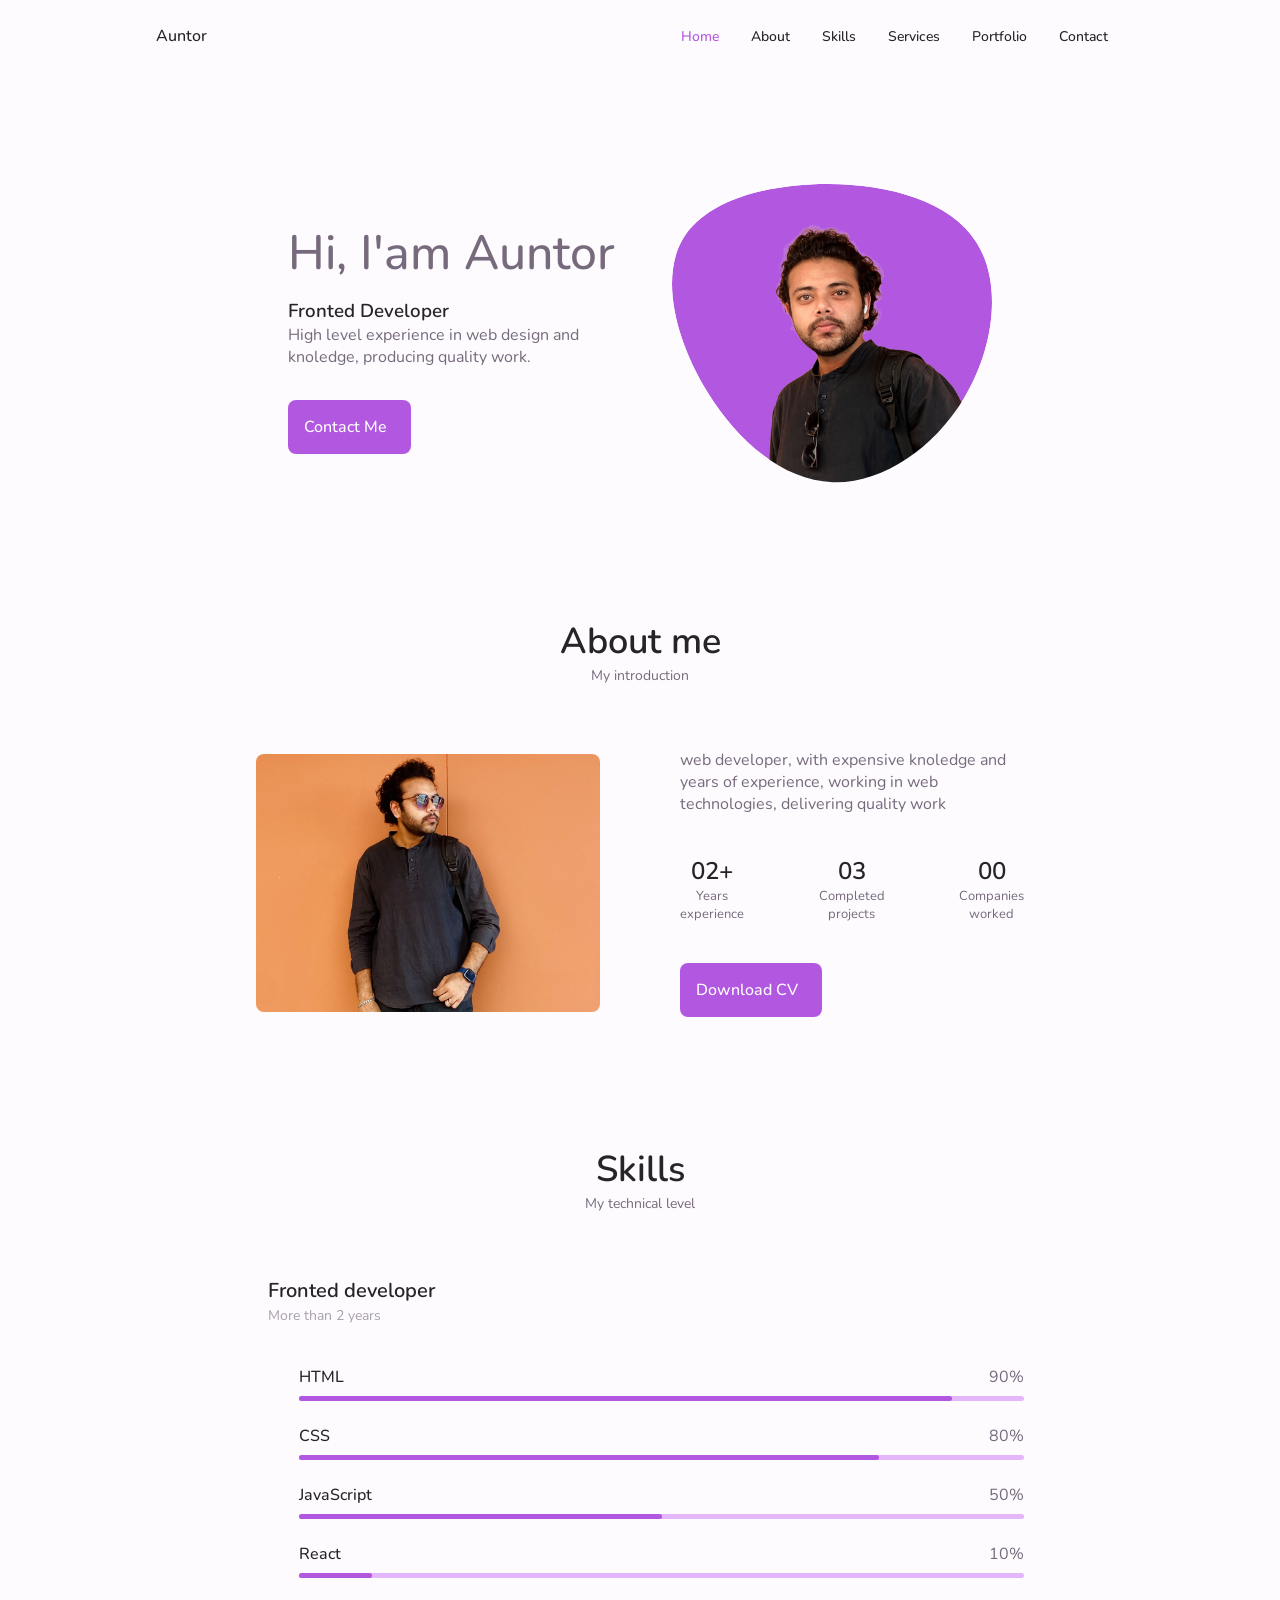
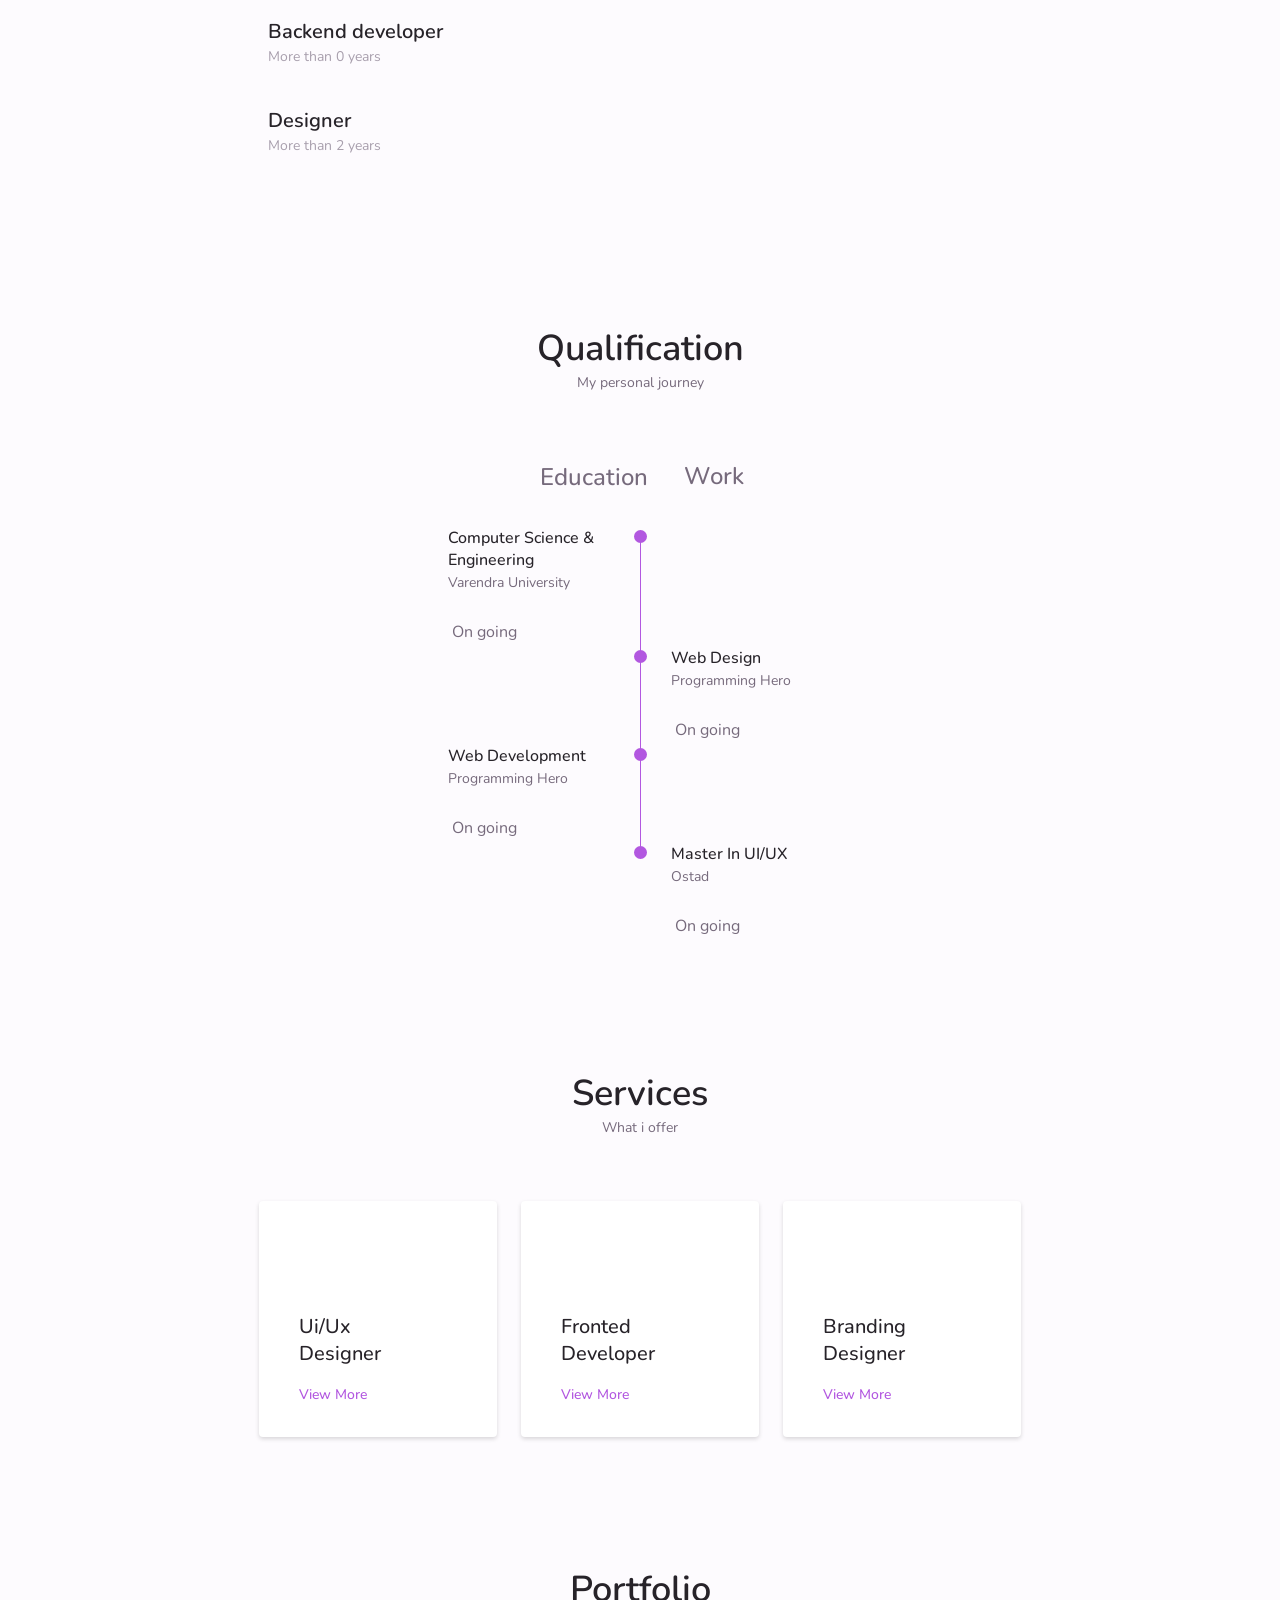
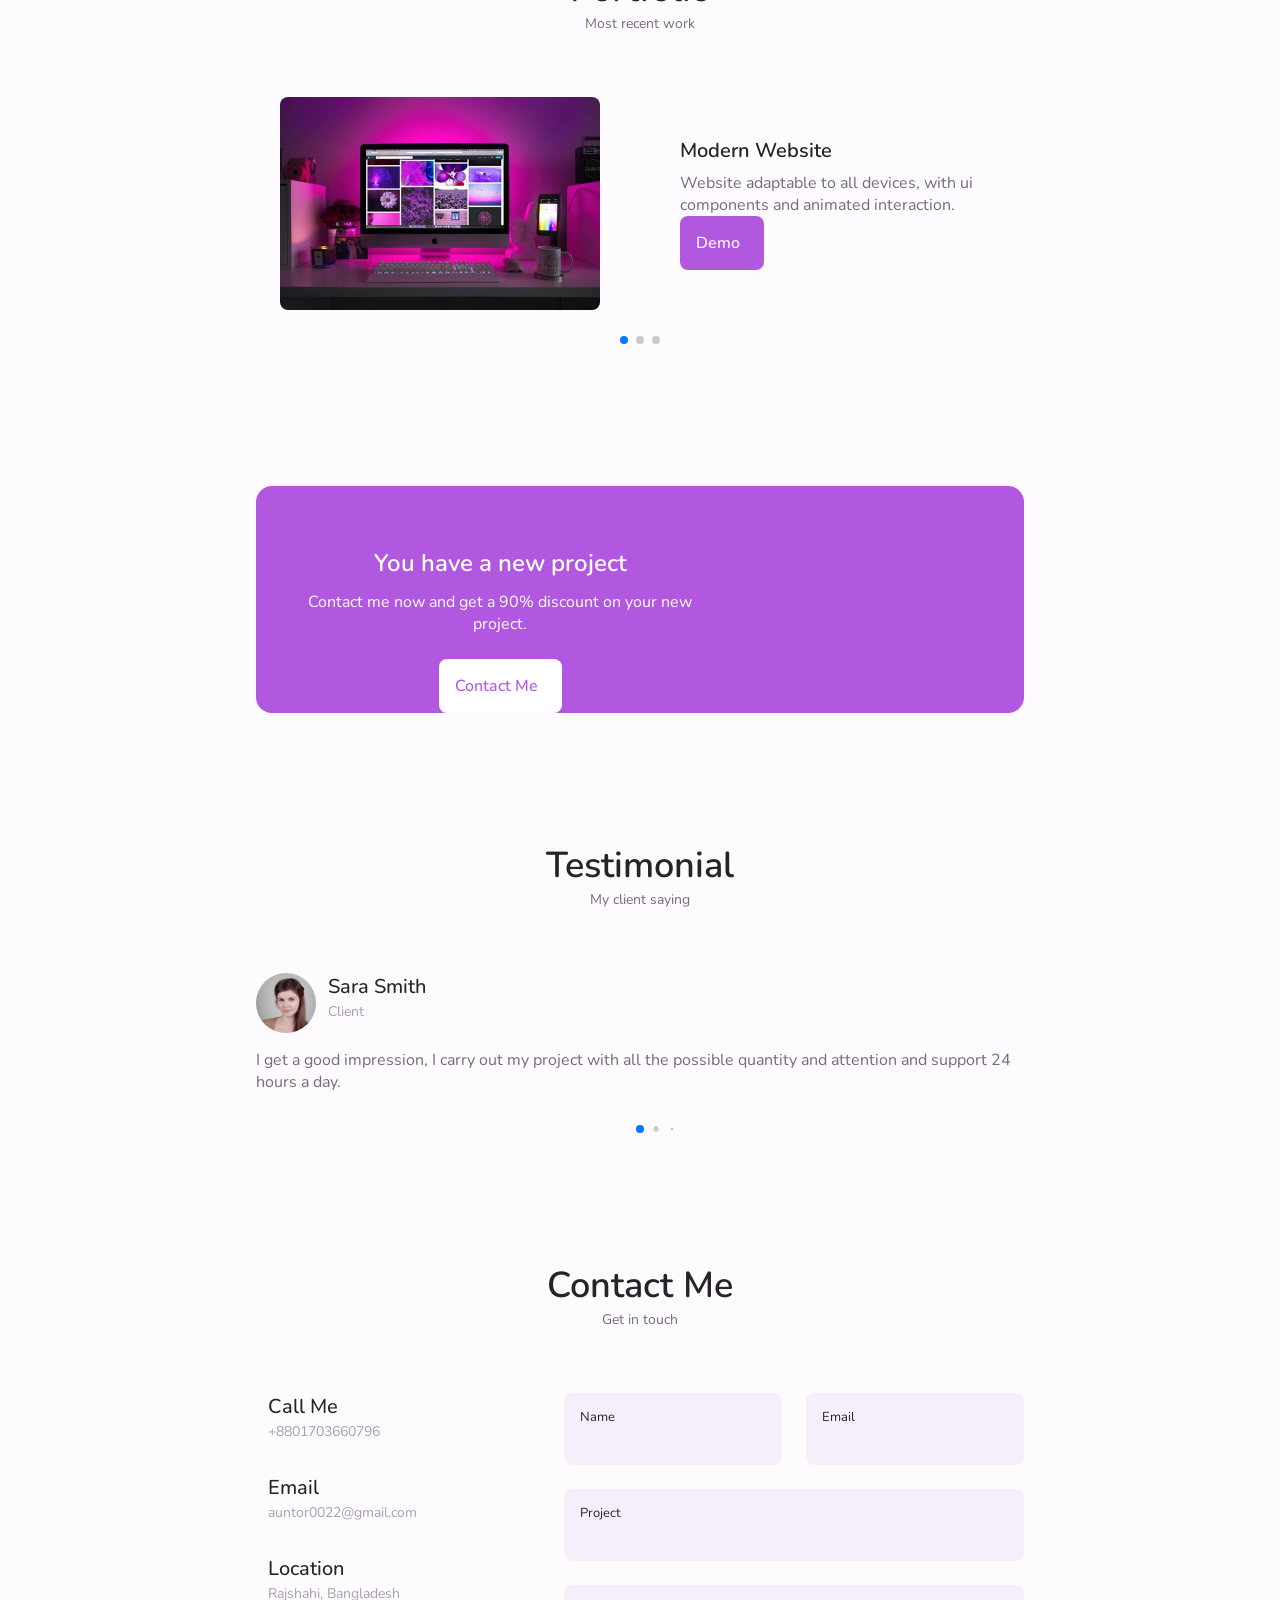
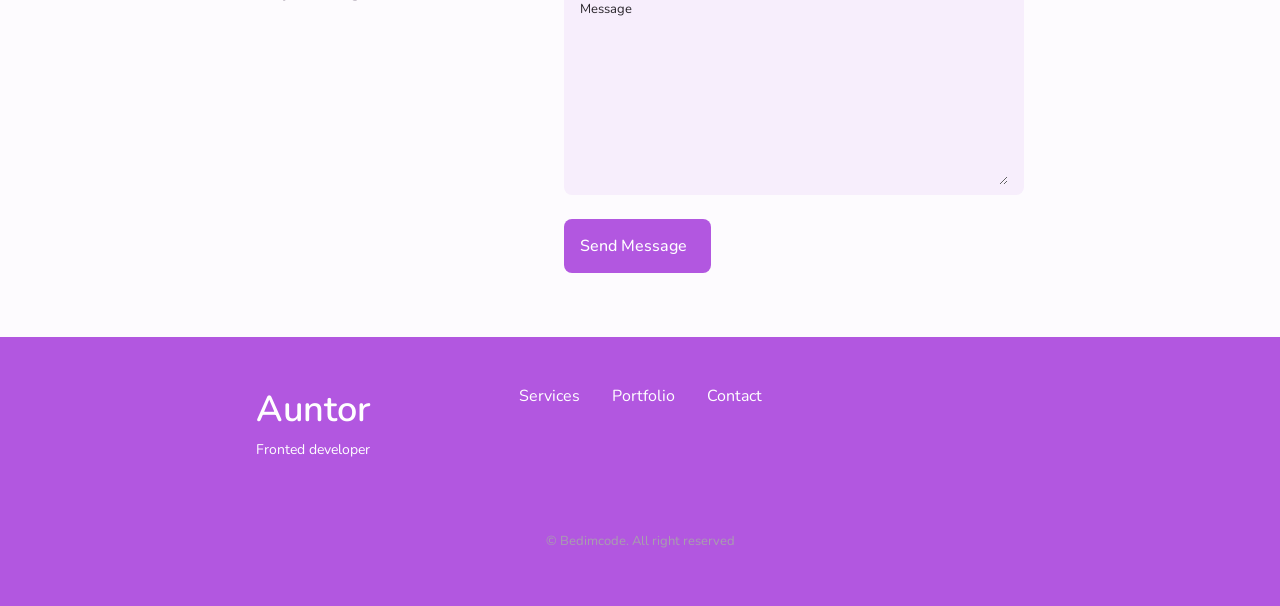
==== index.html @ a66ba28a "2ndd" ====
<!DOCTYPE html>
<html lang="en">

<!-- <head> -->
<meta charset="UTF-8">
<meta name="viewport" content="width=device-width, initial-scale=1.0">

<!-- UNICON -->
<link rel="stylesheet" href="https://unicons.iconscout.com/release/v4.0.8/css/line.css">

<link rel="stylesheet" href="/CSS/swiper-bundle.min.css">

<!-- CSS -->
<link rel="stylesheet" href="/CSS/style.css">

<title>Portfolio</title>
</head>

<body>

    <!-- Header -->
    <header class="header" id="header">
        <nav class="nav container">
            <a href="#" class="nav_logo">Auntor</a>

            <div class="nav_menu" id="nav-menu">
                <ul class="nav_list grid">
                    <li class="nav_item">
                        <a href="#home" class="nav_link active-link">
                            <i class="uil uil-estate nav_icon"></i> Home

                        </a>
                    </li>
                    <li class="nav_item">
                        <a href="#about" class="nav_link">
                            <i class="uil uil-user nav_icon"></i> About

                        </a>
                    </li>
                    <li class="nav_item">
                        <a href="#skills" class="nav_link">
                            <i class="uil uil-file-alt nav_icon"></i> Skills

                        </a>
                    </li>
                    <li class="nav_item">
                        <a href="#services" class="nav_link">
                            <i class="uil uil-briefcase-alt nav_icon"></i> Services

                        </a>
                    </li>
                    <li class="nav_item">
                        <a href="#portfolio" class="nav_link">
                            <i class="uil uil-scenery nav_icon"></i> Portfolio

                        </a>
                    </li>
                    <li class="nav_item">
                        <a href="#contact" class="nav_link">
                            <i class="uil uil-message nav_icon"></i> Contact

                        </a>
                    </li>
                </ul>
                <i class="uil uil-times nav_close " id="nav-close"></i>
            </div>

            <div class="nav_btns">
                <!-- Theme change button -->
                <i class="uil uil-moon change-theme" id="theme-button"></i>

                <div class="nav_toggle" id="nav-toggle">
                    <i class="uil uil-apps"></i>
                </div>
            </div>
        </nav>
    </header>

    <!-- Main -->
    <main class="main">
        <!-- Home -->
        <section class="home section" id="home">
            <div class="home_container container grid">
                <div class="home_content grid">
                    <div class="home_social">
                        <a href="" target="_blank" class="home_social-icon">
                            <i class="uil uil-linkedin-alt"></i>
                        </a>
                        <a href="" target="_blank" class="home_social-icon">
                            <i class="uil uil-dribbble"></i>
                        </a>
                        <a href="" target="_blank" class="home_social-icon">
                            <i class="uil uil-github-alt"></i>
                        </a>
                    </div>

                    <div class="home_img">
                        <svg class="home_blob" viewBox="0 0 200 187" xmlns="http://www.w3.org/2000/svg"
                            xmlns:xlink="http://www.w3.org/1999/xlink">
                            <mask id="mask0" mask-type="alpha">
                                <path d="M190.312 36.4879C206.582 62.1187 201.309 102.826 182.328 134.186C163.346 165.547 
                                130.807 187.559 100.226 186.353C69.6454 185.297 41.0228 161.023 21.7403 129.362C2.45775 
                                97.8511 -7.48481 59.1033 6.67581 34.5279C20.9871 10.1032 59.7028 -0.149132 97.9666 
                                0.00163737C136.23 0.303176 174.193 10.857 190.312 36.4879Z" />
                            </mask>
                            <g mask="url(#mask0)">
                                <path d="M190.312 36.4879C206.582 62.1187 201.309 102.826 182.328 134.186C163.346 
                                165.547 130.807 187.559 100.226 186.353C69.6454 185.297 41.0228 161.023 21.7403 
                                129.362C2.45775 97.8511 -7.48481 59.1033 6.67581 34.5279C20.9871 10.1032 59.7028 
                                -0.149132 97.9666 0.00163737C136.23 0.303176 174.193 10.857 190.312 36.4879Z" />
                                <image class="home_blob-img" x="12" y="18" href="/img/dp.png" />
                            </g>
                        </svg>

                    </div>

                    <div class="home_data">
                        <h1 class="home_title">Hi, I'am Auntor</h1>
                        <h3 class="home_subtitle">Fronted Developer</h3>
                        <p class="home_description">High level experience in web design
                            and knoledge, producing quality work.
                        </p>
                        <a href="#contact" class="button button--flex">
                            Contact Me <i class="uil uil-message button_icon"></i>
                        </a>
                    </div>

                    <div class="home_scroll">
                        <a href="#about" class="home_scroll-button button--flex">
                            <i class="uil uil-mouse-alt home_scroll-mouse"></i>
                            <span class="home_scroll-name">Scroll down</span>
                            <i class="uil uil-arrow-down home_scroll-arrow"></i>
                        </a>
                    </div>
                </div>
            </div>
        </section>

        <!-- About -->
        <section class="about section" id="about">
            <h2 class="section_title">About me</h2>
            <span class="section_subtitle">My introduction</span>

            <div class="about_container container grid">
                <img src="/img/image1.jpeg" alt="" class="about_img">
                <div class="about_data">
                    <p class="about_description">
                        web developer, with expensive knoledge and years of experience,
                        working in web technologies, delivering quality work
                    </p>
                    <div class="about_info">
                        <div>
                            <span class="about_info-title">02+</span>
                            <span class="about_info-name">Years <br> experience </span>
                        </div>
                        <div>
                            <span class="about_info-title">03</span>
                            <span class="about_info-name">Completed <br> projects </span>
                        </div>
                        <div>
                            <span class="about_info-title">00</span>
                            <span class="about_info-name">Companies <br> worked </span>
                        </div>
                    </div>

                    <div class="about_buttons">
                        <a download="" href="" class="button button--flex">
                            Download CV<i class="uil uil-download-alt button_icon"></i>
                        </a>
                    </div>
                </div>
            </div>
        </section>

        <!-- Skills -->
        <section class="skills section" id="skills">
            <h2 class="section_title">Skills</h2>
            <span class="section_subtitle">My technical level</span>

            <div class="skills_container container grid">
                <div>
                    <!-- Skills 1 -->
                    <div class="skills_content skills_open ">
                        <div class="skills_header">
                            <i class="uil uil-brackets-curly skills_icon"></i>

                            <div>
                                <h1 class="skills_title">Fronted developer</h1>
                                <span class="skills_subtitle">More than 2 years</span>
                            </div>

                            <i class="uil uil-angle-down skills_arrow"></i>
                        </div>

                        <div class="skills_list grid">
                            <div class="skills_data">
                                <div class="skills_titles">
                                    <h3 class="skills_name">HTML</h3>
                                    <span class="skills_number">90%</span>
                                </div>
                                <div class="skills_bar">
                                    <span class="skills_parcentage skills_html"></span>
                                </div>
                            </div>

                            <div class="skills_data">
                                <div class="skills_titles">
                                    <h3 class="skills_name">CSS</h3>
                                    <span class="skills_number">80%</span>
                                </div>
                                <div class="skills_bar">
                                    <span class="skills_parcentage skills_css"></span>
                                </div>
                            </div>

                            <div class="skills_data">
                                <div class="skills_titles">
                                    <h3 class="skills_name">JavaScript</h3>
                                    <span class="skills_number">50%</span>
                                </div>
                                <div class="skills_bar">
                                    <span class="skills_parcentage skills_js"></span>
                                </div>
                            </div>

                            <div class="skills_data">
                                <div class="skills_titles">
                                    <h3 class="skills_name">React</h3>
                                    <span class="skills_number">10%</span>
                                </div>
                                <div class="skills_bar">
                                    <span class="skills_parcentage skills_react"></span>
                                </div>
                            </div>

                        </div>
                    </div>

                    <!-- Skills 2 -->
                    <div class="skills_content skills_close">
                        <div class="skills_header">
                            <i class="uil uil-server-network skills_icon"></i>

                            <div>
                                <h1 class="skills_title">Backend developer</h1>
                                <span class="skills_subtitle">More than 0 years</span>
                            </div>

                            <i class="uil uil-angle-down skills_arrow"></i>
                        </div>

                        <div class="skills_list grid">
                            <div class="skills_data">
                                <div class="skills_titles">
                                    <h3 class="skills_name">PHP</h3>
                                    <span class="skills_number">50%</span>
                                </div>
                                <div class="skills_bar">
                                    <span class="skills_parcentage skills_php"></span>
                                </div>
                            </div>

                            <div class="skills_data">
                                <div class="skills_titles">
                                    <h3 class="skills_name">Node Js</h3>
                                    <span class="skills_number">0%</span>
                                </div>
                                <div class="skills_bar">
                                    <span class="skills_parcentage skills_node"></span>
                                </div>
                            </div>

                            <div class="skills_data">
                                <div class="skills_titles">
                                    <h3 class="skills_name">Firebase</h3>
                                    <span class="skills_number">0%</span>
                                </div>
                                <div class="skills_bar">
                                    <span class="skills_parcentage skills_firebase"></span>
                                </div>
                            </div>

                            <div class="skills_data">
                                <div class="skills_titles">
                                    <h3 class="skills_name">Python</h3>
                                    <span class="skills_number">65%</span>
                                </div>
                                <div class="skills_bar">
                                    <span class="skills_parcentage skills_python"></span>
                                </div>
                            </div>

                        </div>
                    </div>

                    <!-- Skills 3 -->
                    <div class="skills_content skills_close">
                        <div class="skills_header">
                            <i class="uil uil-swatchbook skills_icon"></i>

                            <div>
                                <h1 class="skills_title">Designer</h1>
                                <span class="skills_subtitle">More than 2 years</span>
                            </div>

                            <i class="uil uil-angle-down skills_arrow"></i>
                        </div>

                        <div class="skills_list grid">
                            <div class="skills_data">
                                <div class="skills_titles">
                                    <h3 class="skills_name">Figma</h3>
                                    <span class="skills_number">40%</span>
                                </div>
                                <div class="skills_bar">
                                    <span class="skills_parcentage skills_figma"></span>
                                </div>
                            </div>

                            <div class="skills_data">
                                <div class="skills_titles">
                                    <h3 class="skills_name">Sketch</h3>
                                    <span class="skills_number">20%</span>
                                </div>
                                <div class="skills_bar">
                                    <span class="skills_parcentage skills_sketch"></span>
                                </div>
                            </div>

                            <div class="skills_data">
                                <div class="skills_titles">
                                    <h3 class="skills_name">Photoshop</h3>
                                    <span class="skills_number">30%</span>
                                </div>
                                <div class="skills_bar">
                                    <span class="skills_parcentage skills_photoshop"></span>
                                </div>
                            </div>

                        </div>
                    </div>

                </div>
            </div>
        </section>

        <!-- Qualification -->
        <section class="qualification section">
            <h2 class="section_title">Qualification</h2>
            <span class="section_subtitle">My personal journey</span>

            <div class="qualification_container container">
                <div class="qualification_tabs">
                    <div class="qualification_button button--flex qualification_active" data-target="#education">
                        <i class="uil uil-graduation-cap qualification_icon"></i>
                        Education
                    </div>
                    <div class="qualification_button button--flex" data-target="#work">
                        <i class="uil uil-briefcase-alt qualification_icon"></i>
                        Work
                    </div>
                </div>

                <div class="qualification_section">
                    <!-- Qualification content 1-->
                    <div class="qualification_content qualification_active" data-content id="education">
                        <!-- Qualification 1 -->
                        <div class="qualification_data">
                            <div>
                                <h3 class="qualification_title">Computer Science & Engineering</h3>
                                <span class="qualification_subtitle">Varendra University</span>
                                <div>
                                    <i class="uil uil-calendar-alt qualification_icon"></i>
                                    On going
                                </div>
                            </div>

                            <div>
                                <span class="qualification_rounder"></span>
                                <span class="qualification_line"></span>
                            </div>
                        </div>

                        <!-- Qualification 2 -->
                        <div class="qualification_data">
                            <div></div>

                            <div>
                                <span class="qualification_rounder"></span>
                                <span class="qualification_line"></span>
                            </div>

                            <div>
                                <h3 class="qualification_title">Web Design</h3>
                                <span class="qualification_subtitle">Programming Hero</span>
                                <div>
                                    <i class="uil uil-calendar-alt qualification_icon"></i>
                                    On going
                                </div>
                            </div>


                        </div>

                        <!-- Qualification 3 -->
                        <div class="qualification_data">
                            <div>
                                <h3 class="qualification_title">Web Development</h3>
                                <span class="qualification_subtitle">Programming Hero</span>
                                <div>
                                    <i class="uil uil-calendar-alt qualification_icon"></i>
                                    On going
                                </div>
                            </div>

                            <div>
                                <span class="qualification_rounder"></span>
                                <span class="qualification_line"></span>
                            </div>
                        </div>

                        <!-- Qualification 4 -->
                        <div class="qualification_data">
                            <div></div>

                            <div>
                                <span class="qualification_rounder"></span>
                                <!-- <span class="qualification_line"></span> -->
                            </div>
                            <div>
                                <h3 class="qualification_title">Master In UI/UX</h3>
                                <span class="qualification_subtitle">Ostad</span>
                                <div>
                                    <i class="uil uil-calendar-alt qualification_icon"></i>
                                    On going
                                </div>
                            </div>


                        </div>

                    </div>

                    <!-- Qualification content 2-->
                    <div class="qualification_content" data-content id="work">
                        <!-- Qualification 1 -->
                        <div class="qualification_data">
                            <div>
                                <h3 class="qualification_title">Computer Engineering</h3>
                                <span class="qualification_subtitle">Varendra University</span>
                                <div>
                                    <i class="uil uil-calendar-alt qualification_icon"></i>
                                    On going
                                </div>
                            </div>

                            <div>
                                <span class="qualification_rounder"></span>
                                <span class="qualification_line"></span>
                            </div>
                        </div>

                        <!-- Qualification 2 -->
                        <div class="qualification_data">
                            <div></div>

                            <div>
                                <span class="qualification_rounder"></span>
                                <span class="qualification_line"></span>
                            </div>

                            <div>
                                <h3 class="qualification_title">Web Design</h3>
                                <span class="qualification_subtitle">Programming Hero</span>
                                <div>
                                    <i class="uil uil-calendar-alt qualification_icon"></i>
                                    On going
                                </div>
                            </div>


                        </div>

                        <!-- Qualification 3 -->
                        <div class="qualification_data">
                            <div>
                                <h3 class="qualification_title">Web Development</h3>
                                <span class="qualification_subtitle">Programming Hero</span>
                                <div>
                                    <i class="uil uil-calendar-alt qualification_icon"></i>
                                    On going
                                </div>
                            </div>

                            <div>
                                <span class="qualification_rounder"></span>
                                <!-- <span class="qualification_line"></span> -->
                            </div>
                        </div>

                    </div>
                </div>
            </div>
        </section>

        <!-- Services -->
        <section class="services section" id="services">
            <h2 class="section_title">Services</h2>
            <span class="section_subtitle">What i offer</span>

            <div class="services_container container grid">
                <!-- Services 1 -->
                <div class="services_content">
                    <div>
                        <i class="uil uil-web-grid services_icon"></i>
                        <h3 class="services_title">Ui/Ux <br> Designer</h3>
                    </div>

                    <span class="button button--flex button--small button--link services_button">
                        View More
                        <i class="uil uil-arrow-right button_icon"></i>
                    </span>

                    <div class="services_modal">
                        <div class="services_modal-content">
                            <h4 class="services_model-title">Ui/Ux <br> Designer</h4>
                            <i class="uil uil-times services_modal-close"></i>

                            <ul class="services_modal-services grid">
                                <li class="services_modal-service">
                                    <i class="uil uil-check-circle services_modal-icon"></i>
                                    <p>I develop the user interface</p>
                                </li>
                                <li class="services_modal-service">
                                    <i class="uil uil-check-circle services_modal-icon"></i>
                                    <p>Web page development</p>
                                </li>
                                <li class="services_modal-service">
                                    <i class="uil uil-check-circle services_modal-icon"></i>
                                    <p>I create ux element interactions</p>
                                </li>
                                <li class="services_modal-service">
                                    <i class="uil uil-check-circle services_modal-icon"></i>
                                    <p>I position your company brand</p>
                                </li>
                            </ul>
                        </div>
                    </div>
                </div>
                <!-- Services 2 -->
                <div class="services_content">
                    <div>
                        <i class="uil uil-arrow services_icon"></i>
                        <h3 class="services_title">Fronted <br> Developer</h3>
                    </div>

                    <span class="button button--flex button--small button--link services_button">
                        View More
                        <i class="uil uil-arrow-right button_icon"></i>
                    </span>

                    <div class="services_modal">
                        <div class="services_modal-content">
                            <h4 class="services_model-title">Fronted <br> Developer</h4>
                            <i class="uil uil-times services_modal-close"></i>

                            <ul class="services_modal-services grid">
                                <li class="services_modal-service">
                                    <i class="uil uil-check-circle services_modal-icon"></i>
                                    <p>I develop the user interface</p>
                                </li>
                                <li class="services_modal-service">
                                    <i class="uil uil-check-circle services_modal-icon"></i>
                                    <p>Web page development</p>
                                </li>
                                <li class="services_modal-service">
                                    <i class="uil uil-check-circle services_modal-icon"></i>
                                    <p>I create ux element interactions</p>
                                </li>
                                <li class="services_modal-service">
                                    <i class="uil uil-check-circle services_modal-icon"></i>
                                    <p>I position your company brand</p>
                                </li>
                            </ul>
                        </div>
                    </div>
                </div>
                <!-- Services 3 -->
                <div class="services_content">
                    <div>
                        <i class="uil uil-pen services_icon"></i>
                        <h3 class="services_title">Branding <br> Designer</h3>
                    </div>

                    <span class="button button--flex button--small button--link services_button">
                        View More
                        <i class="uil uil-arrow-right button_icon"></i>
                    </span>

                    <div class="services_modal">
                        <div class="services_modal-content">
                            <h4 class="services_model-title">Branding <br> Designer</h4>
                            <i class="uil uil-times services_modal-close"></i>

                            <ul class="services_modal-services grid">
                                <li class="services_modal-service">
                                    <i class="uil uil-check-circle services_modal-icon"></i>
                                    <p>I develop the user interface</p>
                                </li>
                                <li class="services_modal-service">
                                    <i class="uil uil-check-circle services_modal-icon"></i>
                                    <p>Web page development</p>
                                </li>
                                <li class="services_modal-service">
                                    <i class="uil uil-check-circle services_modal-icon"></i>
                                    <p>I create ux element interactions</p>
                                </li>
                                <li class="services_modal-service">
                                    <i class="uil uil-check-circle services_modal-icon"></i>
                                    <p>I position your company brand</p>
                                </li>
                            </ul>
                        </div>
                    </div>
                </div>
            </div>
        </section>

        <!-- Portfolio -->
        <section class="portfolio section" id="portfolio">
            <h2 class="section_title">Portfolio</h2>
            <span class="section_subtitle">Most recent work</span>

            <div class="portfolio_container container swiper mySwiper">
                <div class="swiper-wrapper">
                    <!-- Portfolio 1 -->
                    <div class="portfolio_content grid swiper-slide">
                        <img src="/img/portfolio1.jpg" alt="" class="portfolio_img">

                        <div class="portfolio_data">
                            <h3 class="portfolio_title">Modern Website</h3>
                            <p class="portfolio_descriotion">Website adaptable to all devices, with ui
                                components and animated interaction.
                            </p>
                            <a href="#" class="button button--flex button-small portfolio_button">
                                Demo
                                <i class="uil uil-arrow-right button_icon"></i>
                            </a>
                        </div>
                    </div>
                    <!-- Portfolio 2 -->
                    <div class="portfolio_content grid swiper-slide">
                        <img src="/img/portfolio2.jpg" alt="" class="portfolio_img">

                        <div class="portfolio_data">
                            <h3 class="portfolio_title">Brand Design</h3>
                            <p class="portfolio_descriotion">Website adaptable to all devices, with ui
                                components and animated interaction.
                            </p>
                            <a href="#" class="button button--flex button-small portfolio_button">
                                Demo
                                <i class="uil uil-arrow-right button_icon"></i>
                            </a>
                        </div>
                    </div>
                    <!-- Portfolio 3 -->
                    <div class="portfolio_content grid swiper-slide">
                        <img src="/img/portfolio3.jpg" alt="" class="portfolio_img">

                        <div class="portfolio_data">
                            <h3 class="portfolio_title">Online Store</h3>
                            <p class="portfolio_descriotion">Website adaptable to all devices, with ui
                                components and animated interaction.
                            </p>
                            <a href="#" class="button button--flex button-small portfolio_button">
                                Demo
                                <i class="uil uil-arrow-right button_icon"></i>
                            </a>
                        </div>
                    </div>
                </div>
                <!-- Add arrow -->
                <div class="swiper-button-next">
                    <i class="uil uil-angle-right-b swiper-portfolio-icon"></i>
                </div>
                <div class="swiper-button-prev">
                    <i class="uil uil-angle-left-b swiper-portfolio-icon"></i>
                </div>
                <!-- Pagination -->
                <div class="swiper-pagination"></div>
            </div>
        </section>

        <!-- Project in mind -->
        <section class="project section">
            <div class="project_bg">
                <div class="project_container container grid">
                    <div class="project_data">
                        <h2 class="project_title">You have a new project</h2>
                        <p class="project_description">Contact me now and get a 90% discount on your new project.</p>
                        <a href="#" class="button button--flex button--white">
                            Contact Me
                            <i class="uil uil-message project_icon button_icon"></i>
                        </a>
                    </div>
                    <img src="/img/file.png" alt="" class="project_img">
                </div>
            </div>
        </section>

        <!-- Testimonial -->
        <section class="testimonial section">
            <h2 class="section_title">Testimonial</h2>
            <span class="section_subtitle">My client saying</span>

            <div class="testimonial_container container swiper mySwiper">
                <div class="swiper-wrapper">

                    <!-- Testimonial 1 -->
                    <div class="testimonial_content swiper-slide">
                        <div class="testimonial_data">
                            <div class="testimonial_header">
                                <img src="/img/testimonial1.jpg" alt="" class="testimonial_img">
                                <div>
                                    <h3 class="testimonial_name">Sara Smith</h3>
                                    <span class="testimonial_client">Client</span>
                                </div>
                            </div>

                            <div>
                                <i class="uil uil-star testimonial_icon-star"></i>
                                <i class="uil uil-star testimonial_icon-star"></i>
                                <i class="uil uil-star testimonial_icon-star"></i>
                                <i class="uil uil-star testimonial_icon-star"></i>
                                <i class="uil uil-star testimonial_icon-star"></i>
                            </div>
                        </div>
                        <p class="testimonial_description">I get a good impression,
                            I carry out my project with all the possible
                            quantity and attention and support 24 hours a day.
                        </p>
                    </div>
                    <!-- Testimonial 2 -->
                    <div class="testimonial_content swiper-slide">
                        <div class="testimonial_data">
                            <div class="testimonial_header">
                                <img src="/img/testimonial2.jpg" alt="" class="testimonial_img">
                                <div>
                                    <h3 class="testimonial_name">Tom Halland</h3>
                                    <span class="testimonial_client">Client</span>
                                </div>
                            </div>

                            <div>
                                <i class="uil uil-star testimonial_icon-star"></i>
                                <i class="uil uil-star testimonial_icon-star"></i>
                                <i class="uil uil-star testimonial_icon-star"></i>
                                <i class="uil uil-star testimonial_icon-star"></i>
                                <i class="uil uil-star testimonial_icon-star"></i>
                            </div>
                        </div>
                        <p class="testimonial_description">I get a good impression,
                            I carry out my project with all the possible
                            quantity and attention and support 24 hours a day.
                        </p>
                    </div>
                    <!-- Testimonial 3 -->
                    <div class="testimonial_content swiper-slide">
                        <div class="testimonial_data">
                            <div class="testimonial_header">
                                <img src="/img/testimonial3.jpg" alt="" class="testimonial_img">
                                <div>
                                    <h3 class="testimonial_name">Tom Stark</h3>
                                    <span class="testimonial_client">Client</span>
                                </div>
                            </div>

                            <div>
                                <i class="uil uil-star testimonial_icon-star"></i>
                                <i class="uil uil-star testimonial_icon-star"></i>
                                <i class="uil uil-star testimonial_icon-star"></i>
                                <i class="uil uil-star testimonial_icon-star"></i>
                                <i class="uil uil-star testimonial_icon-star"></i>
                            </div>
                        </div>
                        <p class="testimonial_description">I get a good impression,
                            I carry out my project with all the possible
                            quantity and attention and support 24 hours a day.
                        </p>
                    </div>
                </div>
                 <!-- Add pegination -->
            <div class="swiper-pagination swiper-pagination-testimonial"></div>

            </div>
           

        </section>

        <!-- Contact -->
         <section class="contact section" id="contact">
            <h2 class="section_title">Contact Me</h2>
            <span class="section_subtitle">Get in touch</span>

            <div class="contact_container container grid">
                <div>
                    <div class="contact_information">
                        <i class="uil uil-phone contact_icon"></i>

                        <div>
                            <h3 class="contact_title">Call Me</h3>
                            <span class="contact_subtitle">+8801703660796</span>
                        </div>
                    </div>

                    <div class="contact_information">
                        <i class="uil uil-envelope contact_icon"></i>

                        <div>
                            <h3 class="contact_title">Email</h3>
                            <span class="contact_subtitle">auntor0022@gmail.com</span>
                        </div>
                    </div>

                    <div class="contact_information">
                        <i class="uil uil-map-marker contact_icon"></i>

                        <div>
                            <h3 class="contact_title">Location</h3>
                            <span class="contact_subtitle">Rajshahi, Bangladesh</span>
                        </div>
                    </div>
                </div>

                <form action="" class="contact_form grid">
                    <div class="contact_inputs grid">
                        <div class="contact_content">
                            <label for="" class="contact_label">Name</label>
                            <input type="text" class="contact_input">
                        </div>
                        <div class="contact_content">
                            <label for="" class="contact_label">Email</label>
                            <input type="email" class="contact_input">
                        </div>
                    </div>
                    
                    <div class="contact_content">
                        <label for="" class="contact_label">Project</label>
                        <input type="text" class="contact_input">
                    </div>
                    <div class="contact_content">
                        <label for="" class="contact_label">Message</label>
                        <textarea name="" id="" cols="0" rows="7" class="contact_input"></textarea>
                    </div>
                    <div>
                        <a href="#" class="button button--flex">
                            Send Message
                            <i class="uil uil-message button_icon"></i>
                        </a>
                    </div>
                </form>
            </div>
         </section>

    </main>

    <!-- Footer -->
     <footer class="footer">
        <div class="footer_bg">
            <div class="footer_container container grid">
                <div>
                    <h1 class="footer_title">Auntor</h1>
                    <span class="footer_subtittle">Fronted developer</span>
                </div>

                <ul class="footer_links">
                    <li>
                        <a href="#services" class="footer_link">Services</a>
                    </li>
                    <li>
                        <a href="#portfolio" class="footer_link">Portfolio</a>
                    </li>
                    <li>
                        <a href="#contact" class="footer_link">Contact</a>
                    </li>
                </ul>

                <div class="footer_social">
                    <a href="" target="_blank" class="footer_social">
                        <i class="uil uil-facebook-f"></i>
                    </a>

                    <a href="" target="_blank" class="footer_social">
                        <i class="uil uil-instagram"></i>
                    </a>
                    
                    <a href="" target="_blank" class="footer_social">
                        <i class="uil uil-twitter-alt"></i>
                    </a>
                </div>
            </div>

            <p class="footer_copy">&#169; Bedimcode. All right reserved</p>
        </div>
     </footer>

    <!-- Scroll top -->
     <a href="#" class="scrollup" id="scroll-up">
        <i class="uil uil-arrow-up scrollup_icon"></i>
     </a>

    <!-- Swiper js -->
    <script src="/JS/swiper-bundle.min.js"></script>

    <!-- Main js -->
    <script src="/JS/main.js"></script>
</body>

</html>
---- CSS/style.css ----
/* GOOGLE FONTS */
@import url('https://fonts.googleapis.com/css2?family=Nunito:ital,wght@0,200..1000;1,200..1000&family=Poppins:ital,wght@0,100;0,200;0,300;0,400;0,500;0,600;0,700;0,800;0,900;1,100;1,200;1,300;1,400;1,500;1,600;1,700;1,800;1,900&display=swap');


:root {
    --header-height: 3rem;

    /* COLOURS */

    /* CHANGE FAVORITE COLOUR */
    --hue-colour: 1000;


    /* HSL COLOURS */
    --first-colour: hsl(var(--hue-colour), 69%, 61%);
    --first-colour-second: hsl(var(--hue-colour), 69%, 61%);
    --first-colour-alt: hsl(var(--hue-colour), 57%, 53%);
    --first-colour-lighter: hsl(var(--hue-colour), 92%, 85%);
    --title-colour: hsl(var(--hue-colour), 8%, 15%);
    --text-colour: hsl(var(--hue-colour), 8%, 45%);
    --text-colour-light: hsl(var(--hue-colour), 8%, 65%);
    --input-colour: hsl(var(--hue-colour), 70%, 96%);
    --body-colour: hsl(var(--hue-colour), 60%, 99%);
    --container-colour: #fff;
    --scroll-bar-colour: hsl(var(--hue-colour), 12%, 90%);
    --scroll-thumb-colour: hsl(var(--hue-colour), 12%, 80%);


    /* Font & typography */
    --body-font: "Nunito", serif;;

    /* 0.5rem = 8px, 1rem = 16px,....*/
    --big-font-size: 2rem;
    --h1-font-size: 1.5rem;
    --h2-font-size: 1.25rem;
    --h3-font-size: 1.125rem;
    --normal-font-size: .938rem;
    --small-font-size: .813rem;
    --smaller-font-size: .75rem;

    /* Font weight */
    --font-medium: 500;
    --font-semi-bold: 600;
    
    /* Margenes bottom */
    --mb-0-25: .25rem;
    --mb-0-5: .5rem;
    --mb-0-75: .75rem;
    --mb-1: 1rem;
    --mb-1-5: 1.5rem;
    --mb-2: 2rem;
    --mb-2-5: 2.5rem;
    --mb-3: 3rem;

    /* Z index */
    --z-tooltip: 10;
    --z-fixed: 100;
    --z-modal: 100;

}

/* Fornt size for large devices */
@media screen and (min-width: 968px) {
    :root{
    --big-font-size: 3rem;
    --h1-font-size: 2.25rem;
    --h2-font-size: 1.5rem;
    --h3-font-size: 1.25rem;
    --normal-font-size: 1rem;
    --small-font-size: .875rem;
    --smaller-font-size: .813rem;
    }
    
}

/* Varialble Dark theme */
body.dark-theme{
    /* HSL COLOURS */
    --first-colour-second: hsl(var(--hue-colour), 30%, 8%);
    --title-colour: hsl(var(--hue-colour), 8%, 95%);
    --text-colour: hsl(var(--hue-colour), 8%, 75%);
    --input-colour: hsl(var(--hue-colour), 29%, 16%);
    --body-colour: hsl(var(--hue-colour), 28%, 12%);
    --container-colour: hsl(var(--hue-colour), 29%, 16%);
    --scroll-bar-colour: hsl(var(--hue-colour), 12%, 48%);
    --scroll-thumb-colour: hsl(var(--hue-colour), 12%, 36%);
}


/* Button Darl/Light */
.nav_btns{
    display: flex;
    align-items: center;
}

.change-theme{
    font-size: 1.25rem;
    color: var(--title-colour);
    margin-right: var(--mb-1);
    cursor: pointer;
}

.change-theme:hover{
    color: var(--first-colour);
}


/* Base */
* {
    box-sizing: border-box;
    padding: 0;
    margin: 0;
}

html{
    scroll-behavior: smooth;
}

body{
    margin: 0 0 var(--header-height) 0;
    font-family: var(--body-font);
    font-size: var(--normal-font-size);
    background-color: var(--body-colour);
    color: var(--text-colour);
}

h1,h2,h3,h4{
    color: var(--title-colour);
    font-weight: var(--font-semi-bold);
}

ul{
    list-style: none;
}

a{
    text-decoration: none;
}

img{
    max-width: 100%;
    height: auto;
}

/* resuable css classes */
.section{
    padding: 2rem 0 4rem;
}

.section_title{
    font-size: var(--h1-font-size);
}

.section_subtitle{
    display: block;
    font-size: var(--small-font-size);
    margin-bottom: var(--mb-3);
}

.section_title,
.section_subtitle{
    text-align: center;
}

/* Layout */
.container{
    max-width: 768px;
    margin-left: var(--mb-1-5);
    margin-right: var(--mb-1-5);
}

.grid{
    display: grid;
    gap: 1.5rem;
}

.header{
    width: 100%;
    position: fixed;
    bottom: 0;
    left: 0;
    z-index: var(--z-fixed);
    background-color: var(--body-colour);
}


/* NAV */
.nav{
    max-width: 968px;
    height: var(--header-height);
    display: flex;
    justify-content: space-between;
    align-items: center;
}

.nav_logo,
.nav_toggle{
    color: var(--title-colour);
    font-weight: var(--font-medium);
}

.nav_logo:hover{
    color: var(--first-colour);
}

.nav_toggle{
    font-size: 1.1rem;
    cursor: pointer;
}

.nav_toggle:hover{
    color: var(--first-colour);
}

@media screen and (max-width: 767px) {
     .nav_menu{
        position: fixed;
        bottom: -100%;
        left: 0;
        width: 100%;
        background-color: var(--body-colour);
        padding: 2rem 1.5rem 4rem;
        box-shadow: 0 -1px 4px rgba(0, 0, 0, .15);
        border-radius: 1.5rem 1.5rem 0 0;
        transition: .3s;
     }
}

.nav_list{
    grid-template-columns: repeat(3, 1fr);
    gap: 2rem;
}

.nav_link{
    display: flex;
    flex-direction: column;
    align-items: center;
    font-size: var(--small-font-size);
    color: var(--title-colour);
    font-weight: var(--font-medium);
}

.nav_link:hover{
    color: var(--first-colour);
}

.nav_icon{
    font-size: 1.2rem;
}

.nav_close{
    position: absolute;
    right: 1.3rem;
    bottom: .5rem;
    font-size: 1.5rem;
    cursor: pointer;
    color: var(--first-colour);
}

.nav_close:hover{
    color: var(--first-colour-alt);
}


/* Show menu */
.show-menu{
    bottom: 0;
}

/* Active links */
.active-link{
    color: var(--first-colour);
}

/* Change background header */
.scroll-header{
    box-shadow: 0 -1px 4px rgba(0, 0, 0, .15);
}

/* Home */
.home_container{
    gap: 1rem;
}

.home_content{
    grid-template-columns: .5fr 3fr;
    padding-top: 3.5rem;
    align-items: center;
}

.home_social{
    display: grid;
    grid-template-columns: max-content;
    row-gap: 1rem;
}

.home_social-icon{
    font-size: 1.25rem;
    color: var(--first-colour);
}

.home_social-icon:hover{
    color: var(--first-colour-alt);
}

.home_blob{
    width: 200px;
    fill: var(--first-colour);
}

.home_blob-img{
    width: 200px;
}

.home_data{
    grid-column: 1/3;
}

.home_title{
    font-size: var(--big-font-size);
    color: var(--text-colour);
    font-weight: var(--font-medium);
    margin-bottom: var(--mb-0-75);
}

.home_description{
    margin-bottom: var(--mb-2);
}

.home_scroll{
    display: none;
}

.home_scroll-button{
    color: var(--first-colour);
    transition: .3s;
}

.home_scroll-button:hover{
    transform: translateY(.25rem);
}

.home_scroll-mouse{
    font-size: 2rem;
}

.home_scroll-name{
    font-size: var(--small-font-size);
    color: var(--title-colour);
    font-weight: var(--font-medium);
    margin-right: var(--mb-0-25);
}

.home_scroll-arrow{
    font-size: 1.25rem;
}

/* Buttons */
.button{
    display: inline-block;
    background-color: var(--first-colour);
    color: #fff;
    padding: 1rem;
    border-radius: .5rem;
    font-weight: var(--font-medium);
}

.button:hover{
    background-color: var(--first-colour-alt);
}

.button_icon{
    font-size: 1.25rem;
    margin-left: var(--mb-0-5);
    transition: .3s;
}


.button--white{
    background-color: #fff;
    color: var(--first-colour);
}

.button--white:hover{
    background-color: #fff;
}

.button--flex{
    display: inline-flex;
    align-items: center;
}

.button--small{
    padding: .75rem 1rem;
}

.button--link{
    padding: 0;
    background-color: transparent;
    color: var(--first-colour);
}

.button--link:hover{
    background-color: transparent;
    color: var(--first-colour-alt);
}


/* About */
.about_img{
    width: 200px;
    border-radius: .5rem;
    justify-self: center;
    align-self: center;
}

.about_description{
    text-align: center;
    margin-bottom: var(--mb-2-5);
}

.about_info{
    display: flex;
    justify-content: space-evenly;
    margin-bottom: var(--mb-2-5);
}

.about_info-title{
    font-size: var(--h2-font-size);
    font-weight: var(--font-semi-bold);
    color: var(--title-colour);
}

.about_info-name{
    font-size: var(--smaller-font-size);
}

.about_info-title,
.about_info-name{
    display: block;
    text-align: center;
}

.about_buttons{
    display: flex;
    justify-content: center;
}


/* Skills */
.skills_continer{
    row-gap: 0;
}

.skills_header{
    display: flex;
    align-items: center;
    margin-bottom: var(--mb-2-5);
    cursor: pointer;
}

.skills_icon,
.skills_arrow{
    font-size: 2rem;
    color: var(--first-colour);
}

.skills_icon{
    margin-right: var(--mb-0-75);
}

.skills_title{
    font-size: var(--h3-font-size);
}

.skills_subtitle{
    font-size: var(--small-font-size);
    color: var(--text-colour-light);
}

.skills_arrow{
    margin-left: auto;
    transition: .4s;
}

.skills_list{
    row-gap: 1.5rem;
    padding-left: 2.7rem;
}

.skills_titles{
    display: flex;
    justify-content: space-between;
    margin-bottom: var(--mb-0-5);
}

.skills_name{
    font-size: var(--normal-font-size);
    font-weight: var(--font-medium);
}

.skills_bar,
.skills_parcentage{
    height: 5px;
    border-radius: .25rem;
}

.skills_bar{
    background-color: var(--first-colour-lighter);
}

.skills_parcentage{
    display: block;
    background-color: var(--first-colour);
}

.skills_html{
    width: 90%;
}
.skills_css{
    width: 80%;
}
.skills_js{
    width: 50%;
}
.skills_react{
    width: 10%;
}

.skills_php{
    width: 50%;
}
.skills_node{
    width: 0%;
}
.skills_firebase{
    width: 0%;
}
.skills_python{
    width: 65%;
}
.skills_figma{
    width: 40%;
}
.skills_sketch{
    width: 20%;
}
.skills_photoshop{
    width: 30%;
}

.skills_close .skills_list{
    height: 0;
    overflow: hidden;
}

.skills_open .skills_list{
    height: max-content;
    margin-bottom: var(--mb-2-5);
}

.skills_open .skills_arrow{
    transform: rotateX(-180deg);
}


/* Qualification */
.qualification_tabs{
    display: flex;
    justify-content: space-evenly;
    margin-bottom: var(--mb-2);
}

.qualification_button{
    font-size: var(--h2-font-size);
    font-weight: var(--font-medium);
    cursor: pointer;
}

.qualification_button:hover{
    color: var(--first-colour);
}

.qualification_icon{
    font-size: 1.8rem;
    margin-right: var(--mb-0-25);
}

.qualification_data{
    display: grid;
    grid-template-columns: 1fr max-content 1fr;
    column-gap: 1.5rem;
}

.qualification_title{
    font-size: var(--normal-font-size);
    font-weight: var(--font-medium);
}

.qualification_subtitle{
    display: inline-block;
    font-size: var(--small-font-size);
    margin-bottom: var(--mb-1);
}

.qualification_calender{
    font-size: var(--smaller-font-size);
    color: var(--text-colour-light);
}

.qualification_rounder{
    display: inline-block;
    width: 13px;
    height: 13px;
    background-color: var(--first-colour);
    border-radius: 50%;
}

.qualification_line{
    display: block;
    width: 1px;
    height: 100%;
    background-color: var(--first-colour);
    transform: translate(6px, -7px);
}

.qualification_content {
    display: none;
}

.qualification_active {
    display: block;
}

/* Services */
.services_container{
    gap: 1.5rem;
    grid-template-columns: repeat(2, 1fr);
}

.services_content{
    position: relative;
    background-color: var(--container-colour);
    padding: 3.5rem .5rem 1.25rem 1.5rem;
    border-radius: .25rem;
    box-shadow: 0 2px 4px rgba(0, 0, 0, .15);
    transition: .3s;
}

.services_content:hover{
    box-shadow: 0 4px 8px rgba(0, 0, 0, .15);
}

.services_icon{
    display: block;
    font-size: 1.5rem;
    color: var(--first-colour);
    margin-bottom: var(--mb-1);
}

.services_title{
    font-size: var(--h3-font-size);
    margin-bottom: var(--mb-1);
    font-weight: var(--font-medium);
}

.services_button{
    cursor: pointer;
    font-size: var(--small-font-size)
}

.services_button:hover .button_icon{
    transform: translateX(.25rem);
}

.services_modal{
    position: fixed;
    top: 0;
    left: 0;
    right: 0;
    bottom: 0;
    background-color: rgba(0, 0, 0, .5);
    display: flex;
    align-items: center;
    justify-content: center;
    padding: 0rem;
    z-index: var(--z-modal);
    opacity: 0;
    visibility: hidden;
    transition: .3s;
}

.services_modal-content{
    position: relative;
    background-color: var(--container-colour);
    padding: 1.5rem;
    border-radius: .5rem;
}

.services_modal-services{
    row-gap: 1rem;
}

.services_modal-service{
    display: flex;
}

.services_modal-title{
    font-size: var(--h3-font-size);
    font-weight: var(--font-medium);
    margin-bottom: var(--mb-1-5);
}

.services_modal-close{
    position: absolute;
    top: 1rem;
    right: 1rem;
    font-size: 1.5rem;
    color: var(--first-colour);
    cursor: pointer;
}

.services_modal-icon{
    color: var(--first-colour);
    margin-right: var(--mb-0-25);
}

/* Active Model */
.active-modal{
    opacity: 1;
    visibility: visible;
}


/* Portfolio */
.portfolio_container{
    overflow: inherit;
}

.portfolio_content{
    padding: 0 1.5rem;
}

.portfolio_img{
    width: 265px;
    border-radius: .5rem;
    justify-self: center;
}

.portfolio_title{
    font-size: var(--h3-font-size);
    margin-bottom: var(--mb-0-5);
}

.portfolio_description{
    margin-bottom: var(--mb-0-75);
}

.portfolio_button:hover .button_icon{
    transform: translateX(.25rem);
}

.swiper-button-prev::after,
.swiper-button-next::after{
    content: '';
}

.swiper-portfolio-icon{
    font-size: 2rem;
    color: var(--first-colour);
}

.swiper-button-prev{
    left: -.5rem;
}

.swiper-button-next{
    right: -.5rem;
}

.mySwiper > .swiper-pagination-bullets{
    bottom: -2.5rem;
}

.swiper-button-prev,
.swiper-button-next,
.swiper-button-bullet{
    outline: none;
}

/* Project in mind */
.project{
    text-align: center;
}

.project_bg{
    background-color: var(--first-colour-second);
    padding-top: 3rem;
}

.project_title{
    font-size: var(--h2-font-size);
    margin-bottom: var(--mb-0-75);
}

.project_description{
    margin-bottom: var(--mb-1-5);
}

.project_title,
.project_description{
    color: #fff;
}

.project_img{
    width: 232px;
    justify-self: center;
}


/* Testimonial */
.testimonial_data,
.testimonial_header{
    display: flex;
}

.testimonial_data{
    justify-content: space-between;
    margin-bottom: var(--mb-1);
}

.testimonial_img{
    width: 60px;
    height: 60px;
    border-radius: 50%;
    margin-right: var(--mb-0-75);
}

.testimonial_name{
    font-size: var(--h3-font-size);
    font-weight: var(--font-medium);
}

.testimonial_client{
    font-size: var(--small-font-size);
    color: var(--text-colour-light);
}

.testimonial_description{
    margin-bottom: var(--mb-2-5);
}

.testimonial_icon-star{
    color: var(--first-colour);
}

.testimonial_container .swiper-pagination-testimonial{
    bottom: 0;
}


/* Contact Me */
.contact_container{
    row-gap: 3rem;
}

.contact_information{
    display: flex;
    margin-bottom: var(--mb-2);
}

.contact_icon{
    font-size: 2rem;
    color: var(--first-colour);
    margin-right: var(--mb-0-75);
}

.contact_title{
    font-size: var(--h3-font-size);
    font-weight: var(--font-medium);
}

.contact_subtitle{
    font-size: var(--small-font-size);
    color: var(--text-colour-light);
}

.contact_content{
    background-color: var(--input-colour);
    border-radius: .5rem;
    padding: .75rem 1rem .25rem;
}

.contact_label{
    font-size: var(--smaller-font-size);
    color: var(--title-colour);
}

.contact_input{
    width: 100%;
    background-color: var(--input-colour);
    color: var(--text-colour);
    font-family: var(--body-font);
    font-size: var(--normal-font-size);
    border: none;
    outline: none;
    padding: .25rem .5rem .5rem 0;
}


/* Footer */
.footer{
    padding-top: 2rem;
}

.footer_container{
    row-gap: 3.5rem;
}

.footer_bg{
    background-color: var(--first-colour);
    padding: 2rem 0 3rem;
}

.footer_title{
    font-size: var(--h1-font-size);
    margin-bottom: var(--mb-0-25);
}

.footer_subtittle{
    font-size: var(--small-font-size);
}

.footer_links{
    display: flex;
    flex-direction: column;
    row-gap: 1.5rem;
}

.footer_link:hover{
    color: var(--first-colour-lighter);
}

.footer_social{
    font-size: 1.25rem;
    margin-right: var(--mb-1-5);
}

.footer_social:hover{
    color: var(--first-colour-lighter);
}

.footer_copy{
    font-size: var(--smaller-font-size);
    text-align: center;
    color: var(--text-colour-light);
    margin-top: var(--mb-3);
}

.footer_title,
.footer_subtittle,
.footer_link,
.footer_social{
    color: #fff;
}


/* Scroll up */
.scrollup{
    position: fixed;
    right: 1rem;
    bottom: -20%;
    background-color: var(--first-colour);
    opacity: .8;
    padding: 0 .3rem;
    z-index: var(--z-tooltip);
    transition: .4s;
}

.scrollup:hover{
    background-color: var(--first-colour-alt);
}

.scrollup_icon{
    font-size: 1.5rem;
    color: #fff;
}

/* Show scroll */
.show-scroll{
    bottom: 5rem;
}

/* Scroll bar */
::-webkit-scrollbar{
    width: .60rem;
    background-color: var(--scroll-bar-colour);
    border-radius: .5rem;
}

::-webkit-scrollbar-thumb{
    background-color: var(--scroll-thumb-colour);
    border-radius: .5rem;
}

::-webkit-scrollbar-thumb:hover{
    background-color: var(--text-colour-light);
}


/* Media Quaries */
/* For small device */
@media screen and (max-width: 350px) {
    .container{
        margin-left: var(--mb-1);
        margin-right: var(--mb-1);
    }

    .nav_menu{
        padding: 2rem .25rem 4rem;
    }

    .nav_list{
        column-gap: 0;
    }

    .home_content{
        grid-template-columns: .25fr 3fr;
    }

    .home_blob{
        width: 180px;
    }
    
    .skills_tittle{
        font-size: var(--normal-font-size);
    }

    .qualification_data{
        gap: .5rem;
    }

    .services_container{
        grid-template-columns: max-content;
        justify-content: center;
    }

    .services_content{
        padding-right: 3.5rem;
    }

    .services_modal{
        padding: 0 .5rem;
    }

    .project_img{
        width: 200px;
    }

    .testimonial_data,
    .testimonial_header{
        flex-direction: column;
        align-items: center;
    }

    .testimonial_img{
        margin-right: 0;
        margin-bottom: var(--mb-0-25);
    }

    .testimonial_data,
    .testimonial_description{
        text-align: center;
    }
}


/* For Medium Devices */
@media screen and (min-width: 568px) {
    .home_content{
        grid-template-columns: max-content 1fr 1fr;
    }

    .home_data{
        grid-column: initial;
    }

    .home_img{
        order: 1;
        justify-content: center;
    }

    .about_container,
    .skills_continer,
    .portfolio_content,
    .project_container,
    .contact_container,
    .footer_container{
        grid-template-columns: repeat(2, 1fr);
    }

    .qualification_section{
        display: grid;
        grid-template-columns: .6fr;
        justify-content: center;
    }
}

@media screen and (min-width: 768px){
    .container{
        margin-left: auto;
        margin-right: auto;
    }

    body{
        margin: 0;
    }

    .section{
        padding: 6rem 0 2rem;
    }

    .section_subtitle{
        margin-bottom: 4rem;
    }

    .header{
        top: 0;
        bottom: initial;
    }

    .header,
    .main,
    .footer_container{
        padding: 0 1rem;
    }

    .nav{
        height: calc(var(--header-height) + 1.5rem);
        column-gap: 1rem;
    }

    .nav_icon,
    .nav_close,
    .nav_toggle{
        display: none;
    }

    .nav_list{
        display: flex;
        column-gap: 2rem;
    }

    .nav_menu{
        margin-left: auto;
    }

    .change-theme{
        margin: 0;
    }

    .home_container{
        row-gap: 5rem;
    }

    .home_content{
        padding-top: 5.5rem;
        column-gap: 2rem;
    }

    .home_blob{
        width: 270px;
    }

    /* .home_scroll{
        display: block;
    } */

    .home_scroll-button{
        margin-left: 3rem;
    }

    .about_container{
        column-gap: 5rem;
    }

    .about_img{
        width: 350px;
    }

    .about_description{
        text-align: initial;
    }

    .about_info{
        justify-content: space-between;
    }

    .about_buttons{
        justify-content: initial;
    }

    .qualification_tabs{
        justify-content: center;
    }

    .qualification_button{
        margin: 0 var(--mb-1);
    }

    .qualification_section{
        grid-template-columns: .5fr;
    }

    .services_container{
        grid-template-columns: repeat(3, 218px);
        justify-content: center;
    }

    .services_icon{
        font-size: 2rem;
    }

    .services_content{
        padding: 6rem 0 2rem 2.5rem;
    }

    .services_modal-content{
        width: 450px;
    }

    .portfolio_img{
        width: 320px;
    }

    .portfolio_content{
        align-items: center;
    }

    .project{
        text-align: center;
    }

    .project_bg{
        background: none;
    }

    .project_container{
        background-color: var(--first-colour-second);
        border-radius: 1rem;
        padding: 3rem 2.5rem 0;
        grid-template-columns: 1fr max-content;
        column-gap: 3rem;
    }

    .project_data{
        padding-top: .8rem;
    }

    .footer_container{
        grid-template-columns: repeat(3, 1fr);
    }

    .footer_bg{
        padding: 3rem 0 3.5rem;
    }

    .footer_links{
        flex-direction: row;
        column-gap: 2rem;
    }

    .footer_social{
        justify-self: flex-end;
    }
    .footer_copy{
        margin-top: 4.5rem;
    }
}

/* For Large Devices */
@media screen and (min-width: 1024px) {
    .header,
    .main,
    .footer_container{
        padding: 0;
    }

    .home_blob{
        width: 320px;
    }

    .home_social{
        transform: translateX(-6rem);
    }

    .services_container{
        grid-template-columns: repeat(3, 238px);
    }

    .portfolio_content{
        column-gap: 5rem;
    }

    .swiper-portfolio-icon{
        font-size: 3.5rem;
    }

    .swiper-button-prev{
        left: -3.5rem;
    }

    .swiper-button-next{
        right: -3.5rem;
    }

    .swiper-container-horizontal > .swiper-pagination-bullets{
        bottom: -4.5rem;
    }

    .contact_form{
        width: 460px;
    }

    .contact_inputs{
        grid-template-columns: repeat(2, 1fr);
    }
}
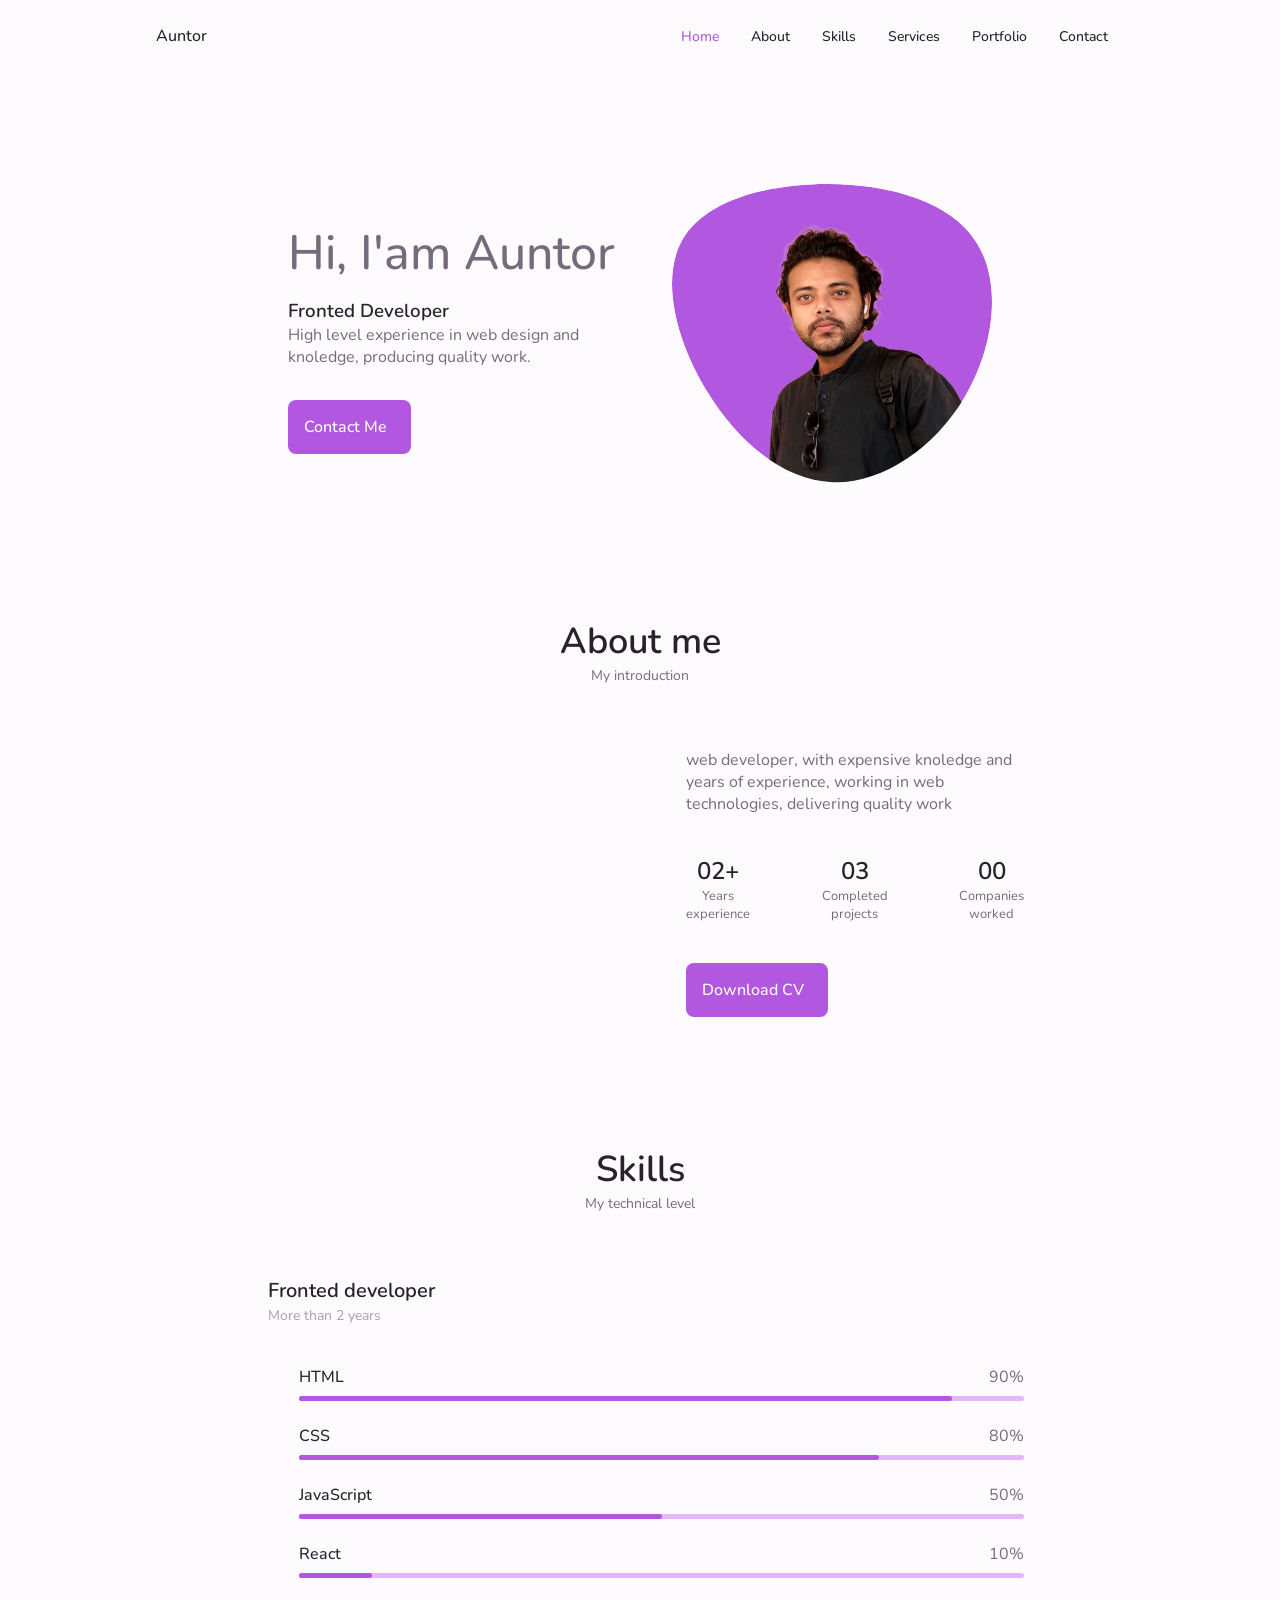
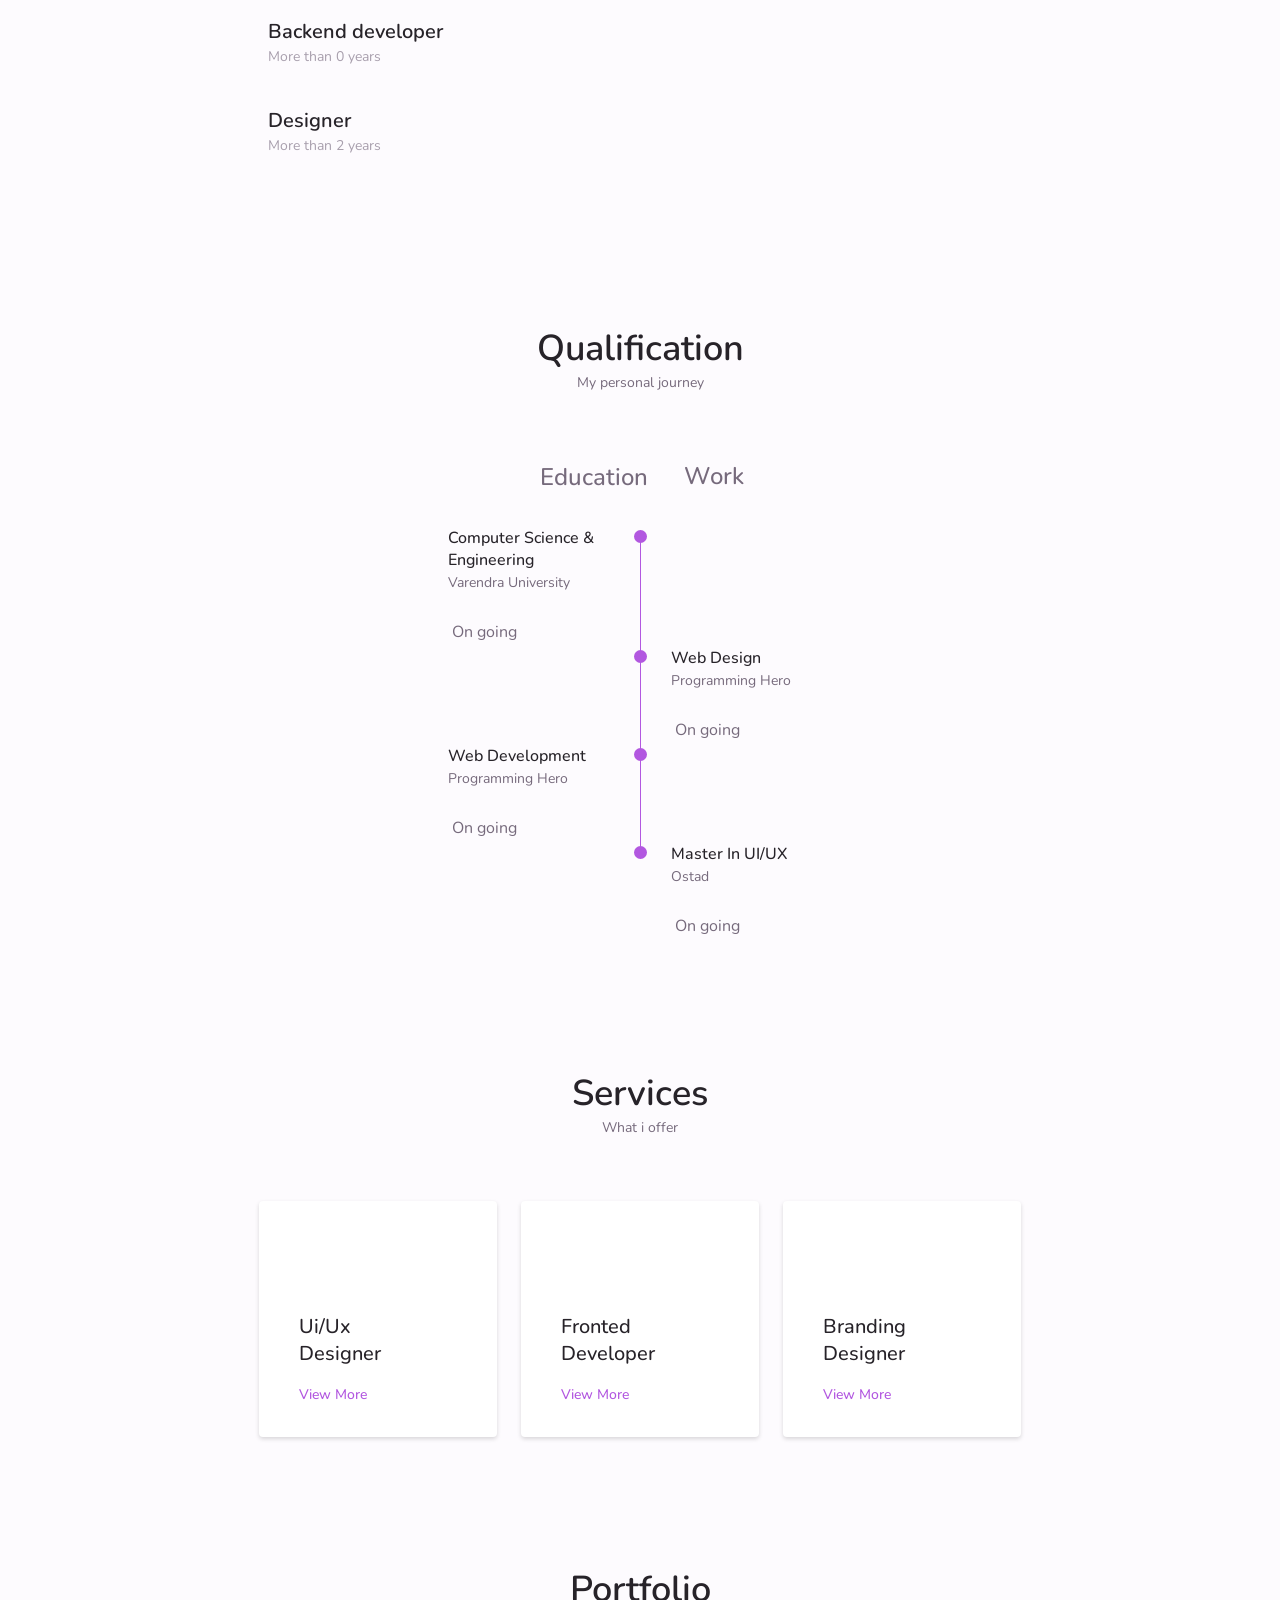
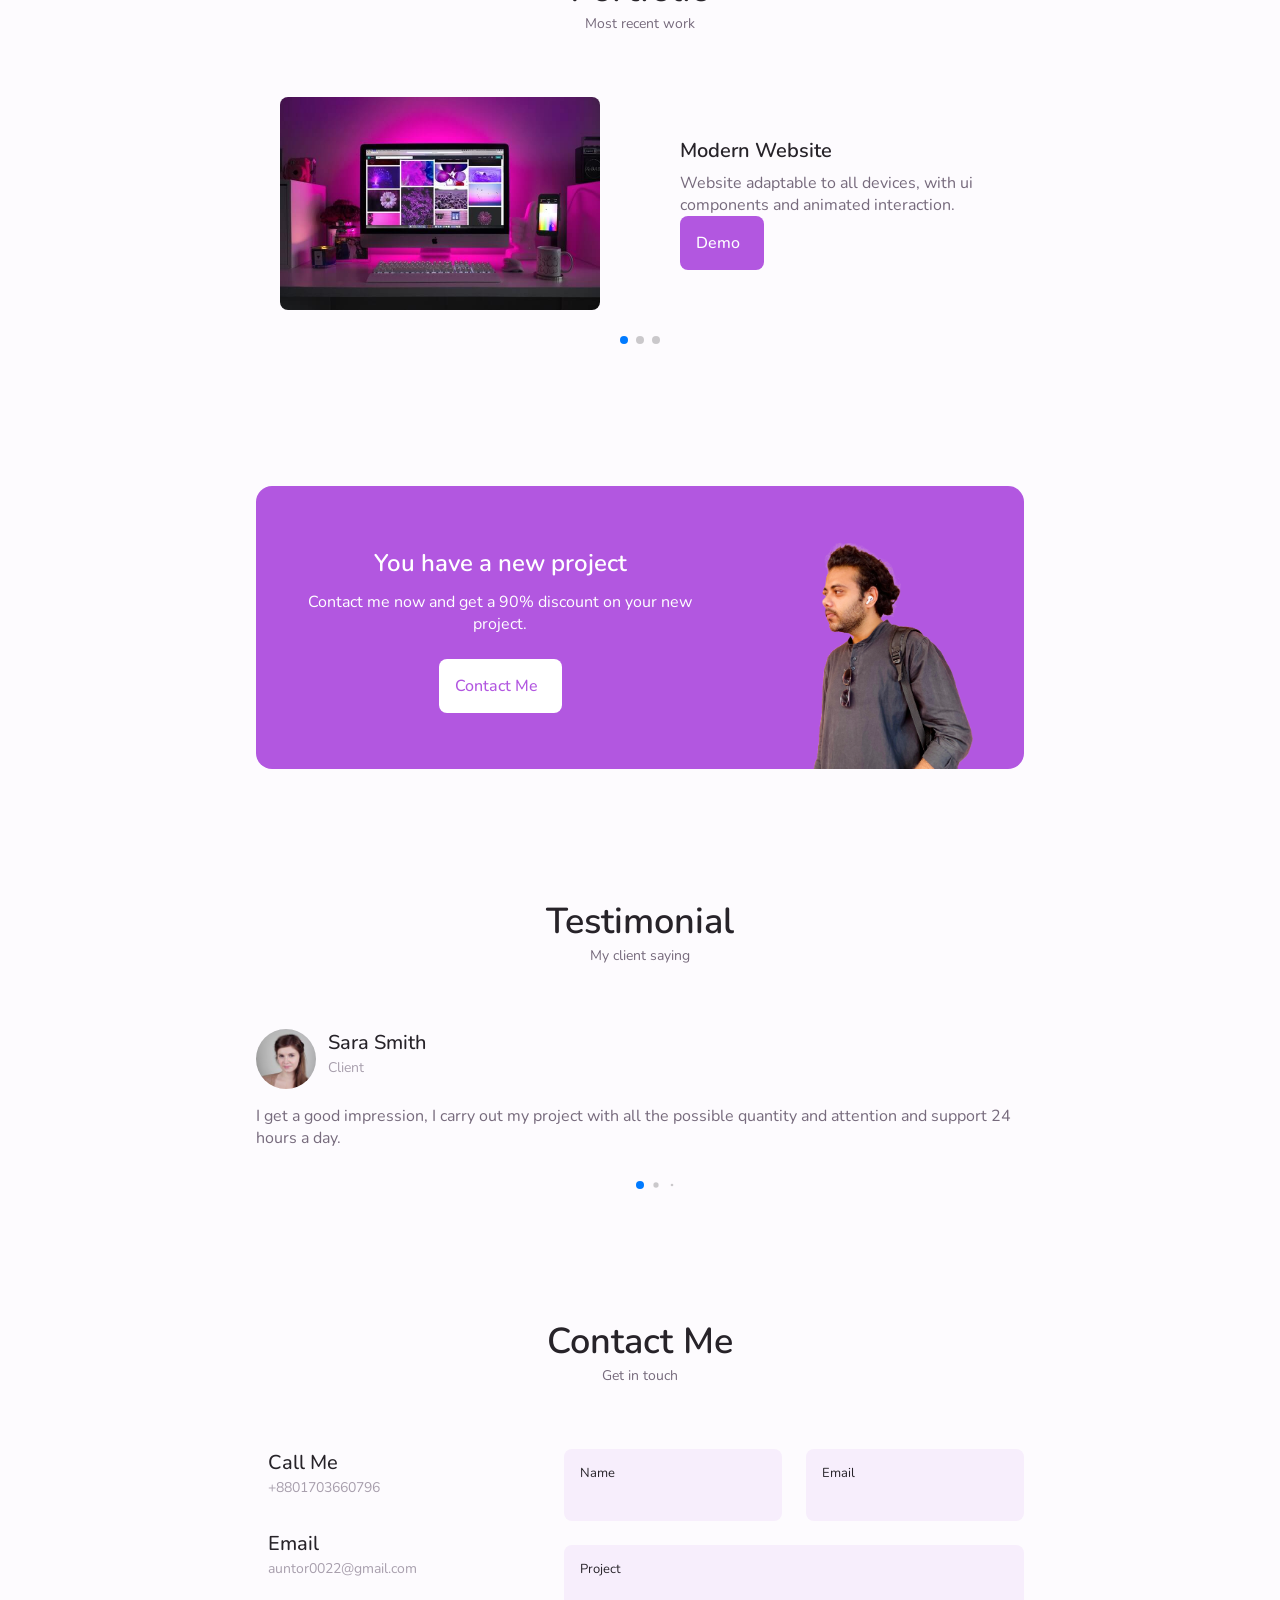
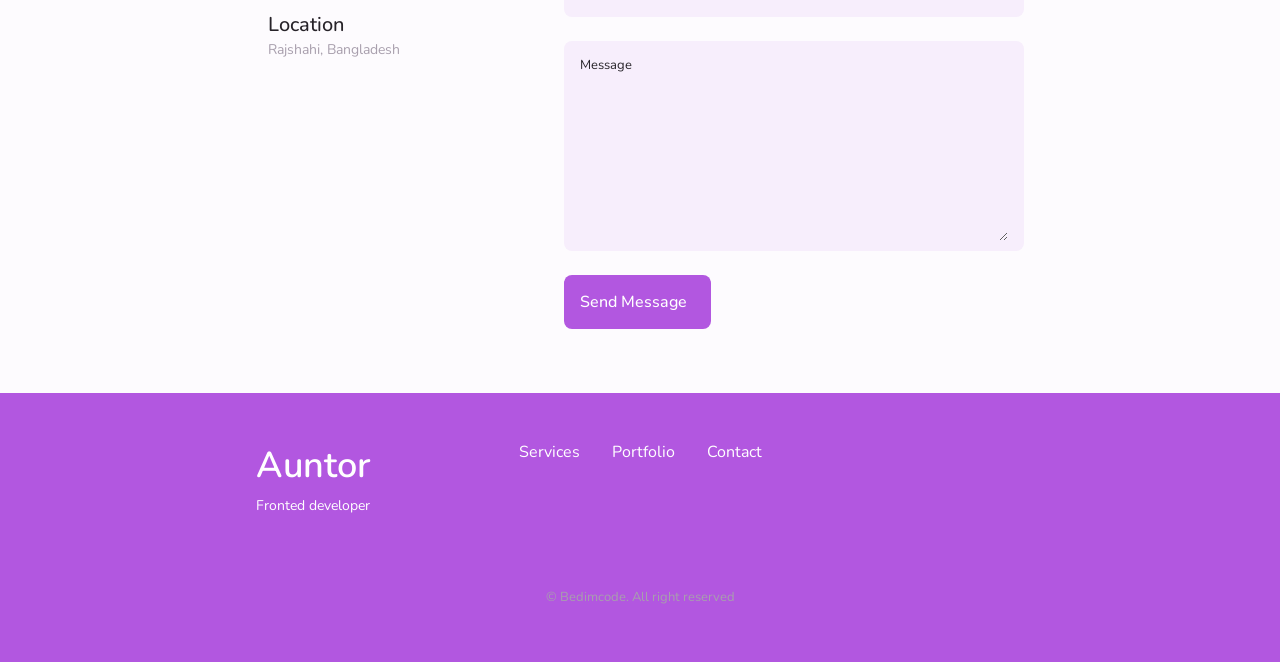
==== commit 8ebec4b8: "first commit" ====
--- a/index.html
+++ b/index.html
@@ -8,10 +8,10 @@
 <!-- UNICON -->
 <link rel="stylesheet" href="https://unicons.iconscout.com/release/v4.0.8/css/line.css">
 
-<link rel="stylesheet" href="/CSS/swiper-bundle.min.css">
+<link rel="stylesheet" href="CSS/swiper-bundle.min.css">
 
 <!-- CSS -->
-<link rel="stylesheet" href="/CSS/style.css">
+<link rel="stylesheet" href="CSS/style.css">
 
 <title>Portfolio</title>
 </head>
@@ -108,7 +108,7 @@
                                 165.547 130.807 187.559 100.226 186.353C69.6454 185.297 41.0228 161.023 21.7403 
                                 129.362C2.45775 97.8511 -7.48481 59.1033 6.67581 34.5279C20.9871 10.1032 59.7028 
                                 -0.149132 97.9666 0.00163737C136.23 0.303176 174.193 10.857 190.312 36.4879Z" />
-                                <image class="home_blob-img" x="12" y="18" href="/img/dp.png" />
+                                <image class="home_blob-img" x="12" y="18" href="img/dp.png" />
                             </g>
                         </svg>
 
@@ -142,7 +142,7 @@
             <span class="section_subtitle">My introduction</span>
 
             <div class="about_container container grid">
-                <img src="/img/image1.jpeg" alt="" class="about_img">
+                <img src="/Auntor_Portfolio/img/image1.jpeg" alt="" class="about_img">
                 <div class="about_data">
                     <p class="about_description">
                         web developer, with expensive knoledge and years of experience,
@@ -635,7 +635,7 @@
                 <div class="swiper-wrapper">
                     <!-- Portfolio 1 -->
                     <div class="portfolio_content grid swiper-slide">
-                        <img src="/img/portfolio1.jpg" alt="" class="portfolio_img">
+                        <img src="img/portfolio1.jpg" alt="" class="portfolio_img">
 
                         <div class="portfolio_data">
                             <h3 class="portfolio_title">Modern Website</h3>
@@ -650,7 +650,7 @@
                     </div>
                     <!-- Portfolio 2 -->
                     <div class="portfolio_content grid swiper-slide">
-                        <img src="/img/portfolio2.jpg" alt="" class="portfolio_img">
+                        <img src="img/portfolio2.jpg" alt="" class="portfolio_img">
 
                         <div class="portfolio_data">
                             <h3 class="portfolio_title">Brand Design</h3>
@@ -665,7 +665,7 @@
                     </div>
                     <!-- Portfolio 3 -->
                     <div class="portfolio_content grid swiper-slide">
-                        <img src="/img/portfolio3.jpg" alt="" class="portfolio_img">
+                        <img src="img/portfolio3.jpg" alt="" class="portfolio_img">
 
                         <div class="portfolio_data">
                             <h3 class="portfolio_title">Online Store</h3>
@@ -703,7 +703,7 @@
                             <i class="uil uil-message project_icon button_icon"></i>
                         </a>
                     </div>
-                    <img src="/img/file.png" alt="" class="project_img">
+                    <img src="img/file.png" alt="" class="project_img">
                 </div>
             </div>
         </section>
@@ -720,7 +720,7 @@
                     <div class="testimonial_content swiper-slide">
                         <div class="testimonial_data">
                             <div class="testimonial_header">
-                                <img src="/img/testimonial1.jpg" alt="" class="testimonial_img">
+                                <img src="img/testimonial1.jpg" alt="" class="testimonial_img">
                                 <div>
                                     <h3 class="testimonial_name">Sara Smith</h3>
                                     <span class="testimonial_client">Client</span>
@@ -744,7 +744,7 @@
                     <div class="testimonial_content swiper-slide">
                         <div class="testimonial_data">
                             <div class="testimonial_header">
-                                <img src="/img/testimonial2.jpg" alt="" class="testimonial_img">
+                                <img src="img/testimonial2.jpg" alt="" class="testimonial_img">
                                 <div>
                                     <h3 class="testimonial_name">Tom Halland</h3>
                                     <span class="testimonial_client">Client</span>
@@ -768,7 +768,7 @@
                     <div class="testimonial_content swiper-slide">
                         <div class="testimonial_data">
                             <div class="testimonial_header">
-                                <img src="/img/testimonial3.jpg" alt="" class="testimonial_img">
+                                <img src="img/testimonial3.jpg" alt="" class="testimonial_img">
                                 <div>
                                     <h3 class="testimonial_name">Tom Stark</h3>
                                     <span class="testimonial_client">Client</span>
@@ -910,10 +910,10 @@
      </a>
 
     <!-- Swiper js -->
-    <script src="/JS/swiper-bundle.min.js"></script>
+    <script src="JS/swiper-bundle.min.js"></script>
 
     <!-- Main js -->
-    <script src="/JS/main.js"></script>
+    <script src="JS/main.js"></script>
 </body>
 
 </html>
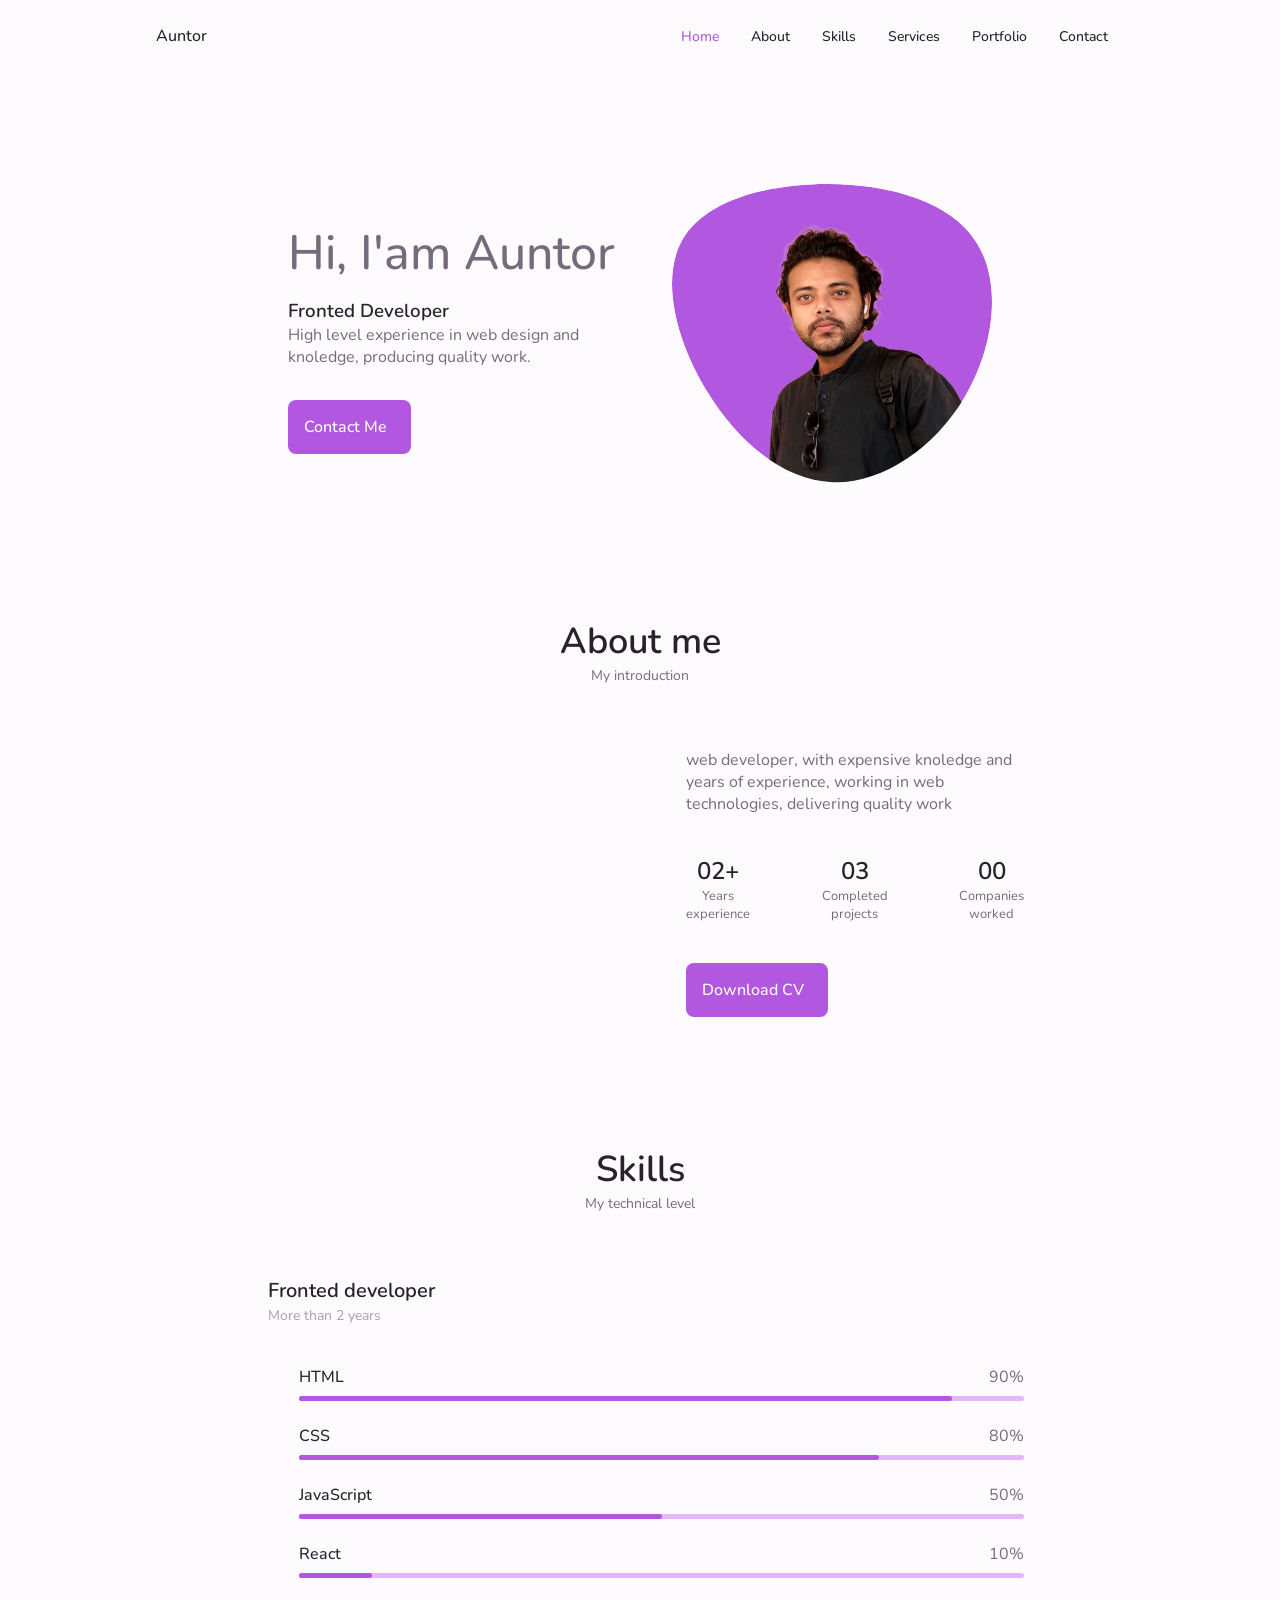
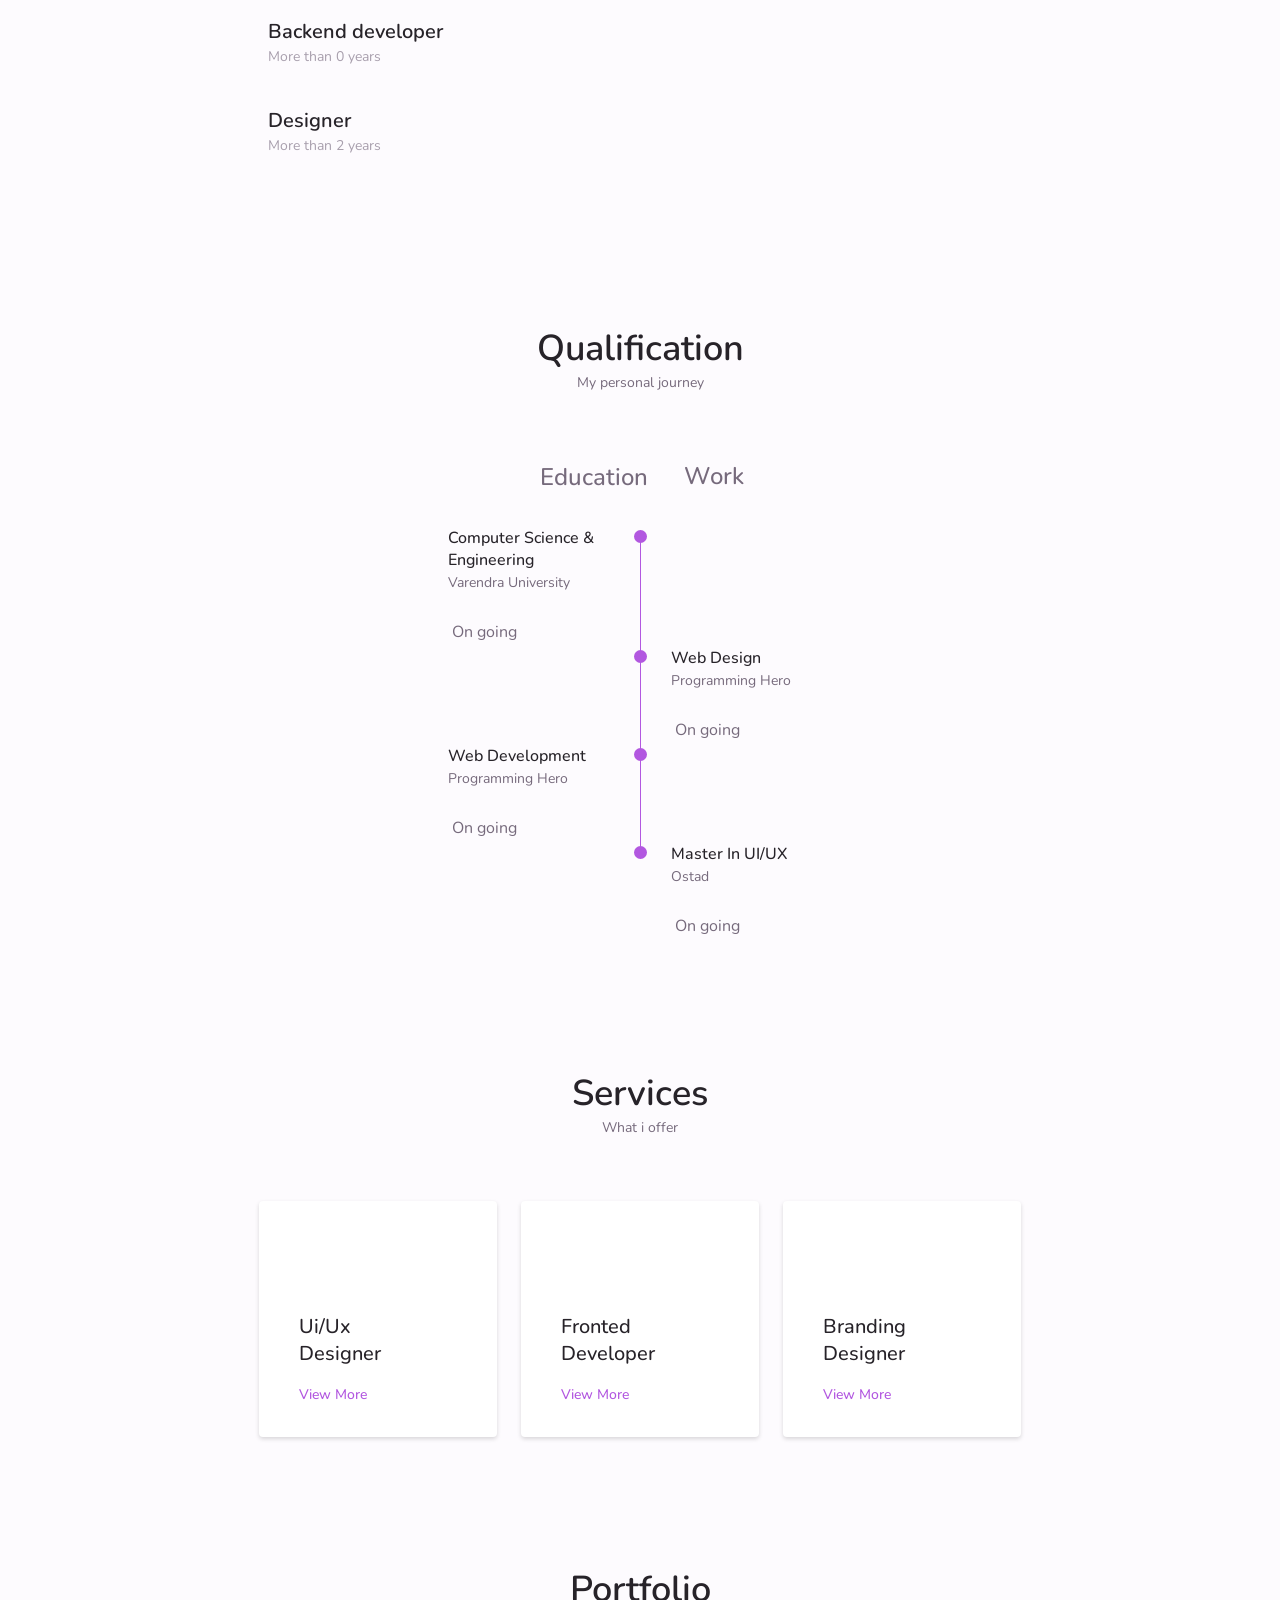
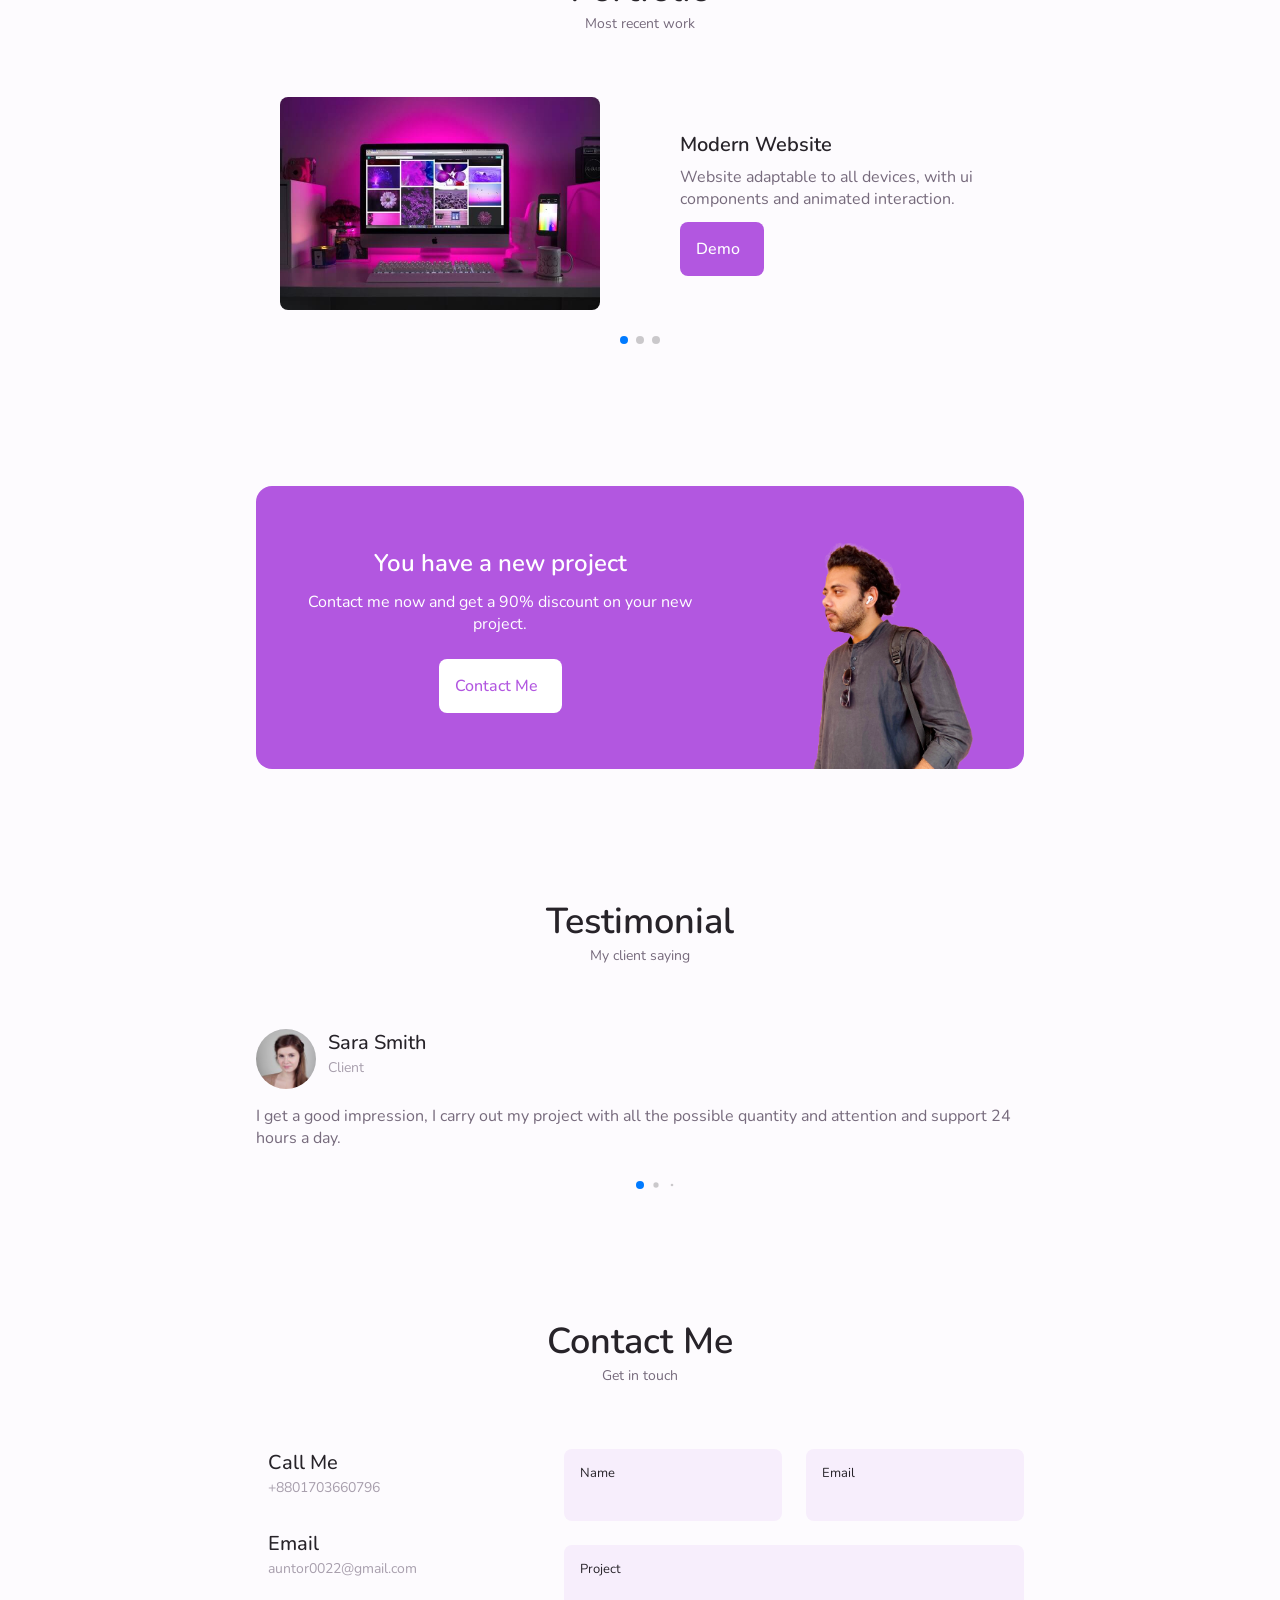
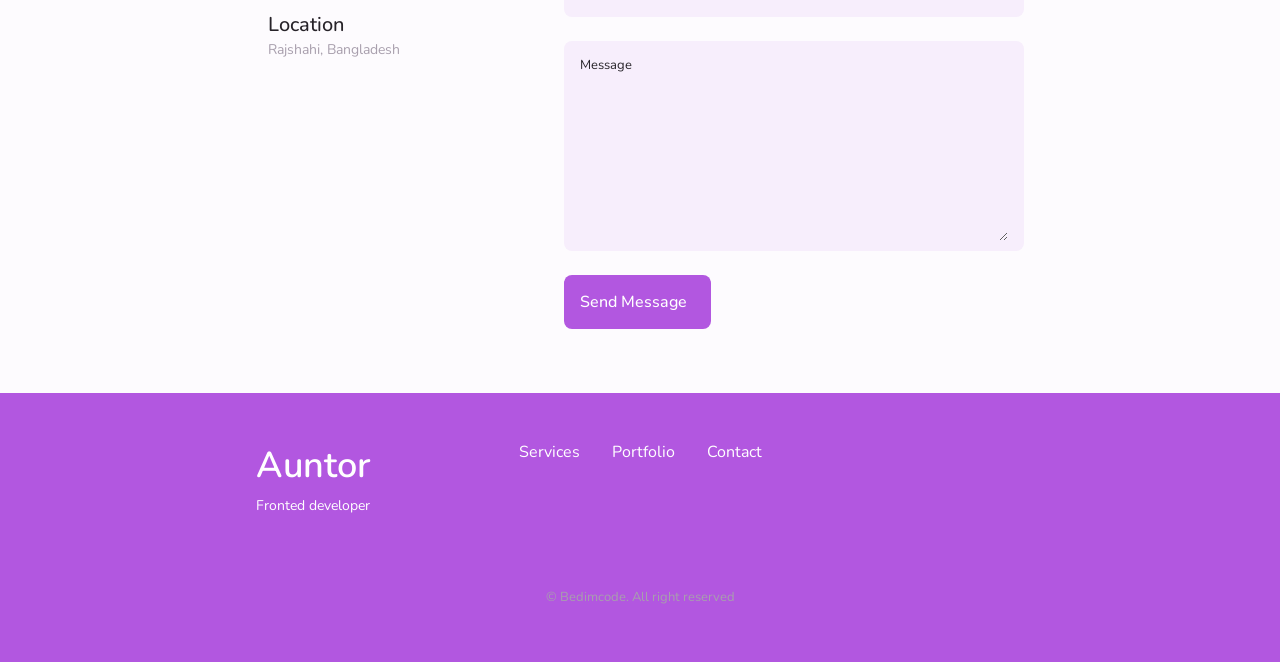
==== commit 40fbb0c8: "Final" ====
--- a/index.html
+++ b/index.html
@@ -639,7 +639,7 @@
 
                         <div class="portfolio_data">
                             <h3 class="portfolio_title">Modern Website</h3>
-                            <p class="portfolio_descriotion">Website adaptable to all devices, with ui
+                            <p class="portfolio_description">Website adaptable to all devices, with ui
                                 components and animated interaction.
                             </p>
                             <a href="#" class="button button--flex button-small portfolio_button">
